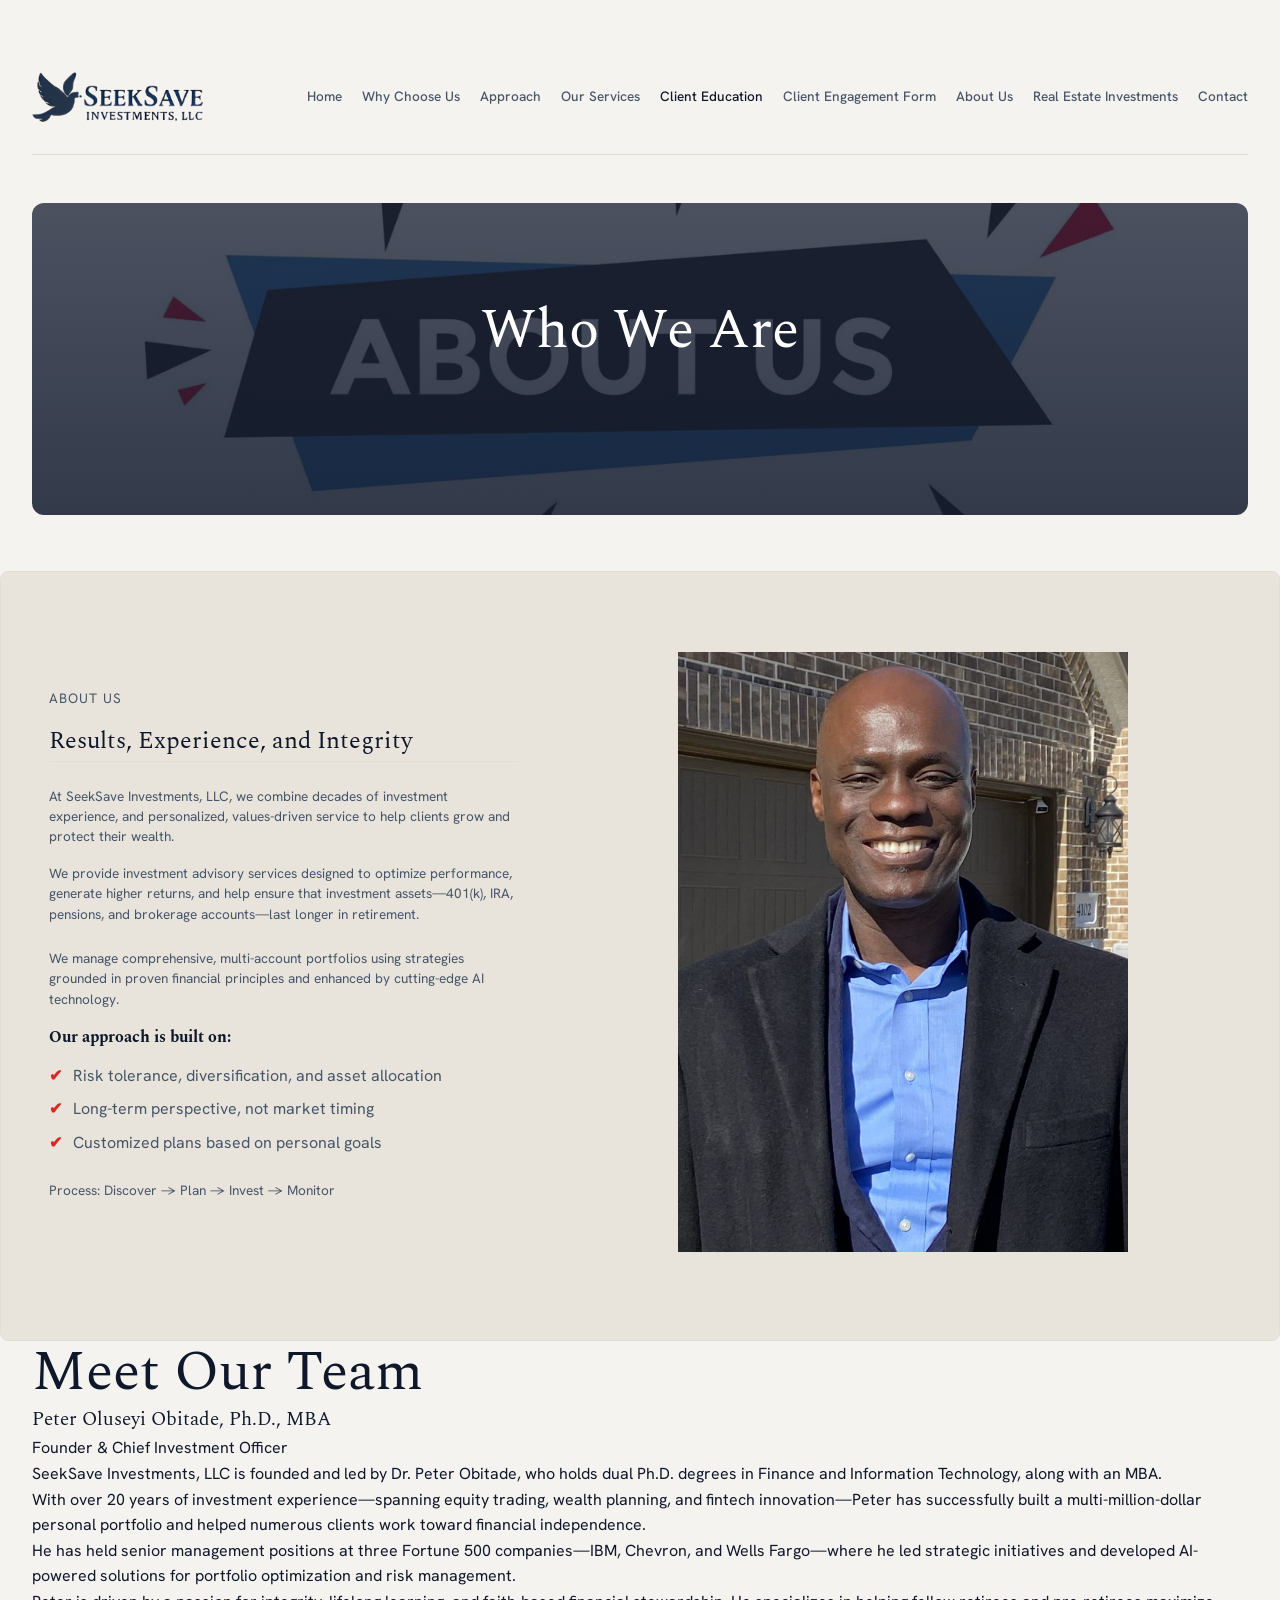
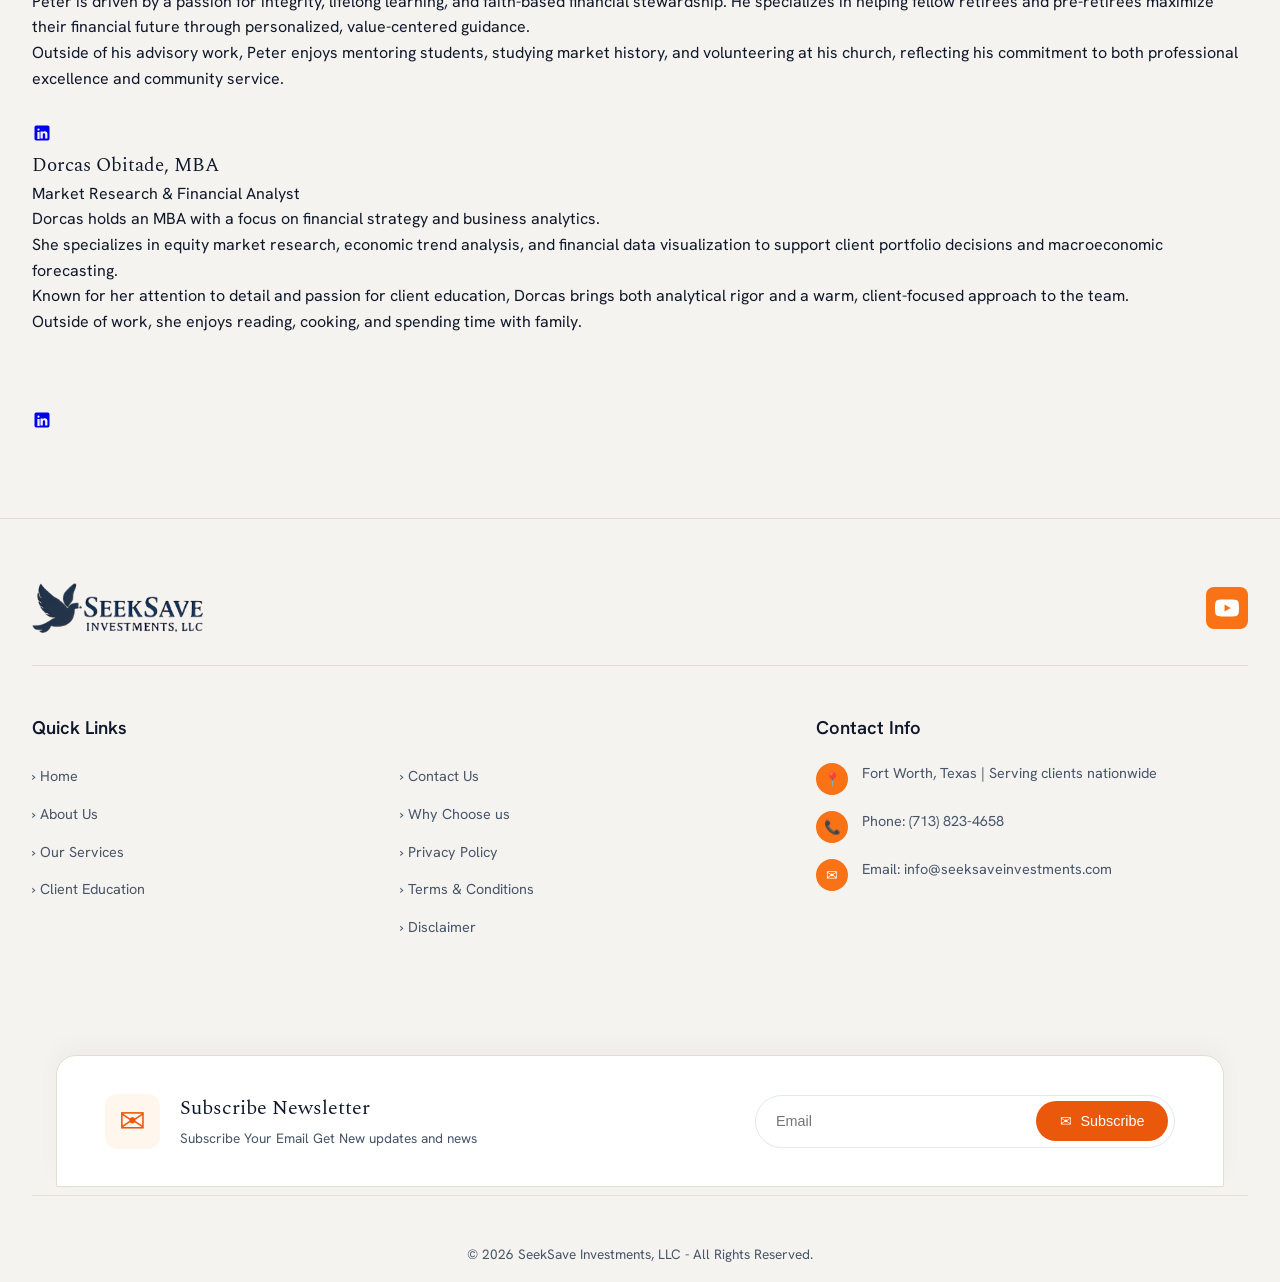
==== about-us.html @ bb46c947 "Update headings in about-us.html for consistency" ====
<!DOCTYPE html>
<html lang="en">
<head>
<meta charset="utf-8">
<meta name="viewport" content="width=device-width, initial-scale=1, viewport-fit=cover">
<title>About Us — SeekSave Investments</title>
<link rel="preconnect" href="https://fonts.googleapis.com">
<link rel="preconnect" href="https://fonts.gstatic.com" crossorigin>
<link href="https://fonts.googleapis.com/css2?family=Spectral:wght@400;600&family=Hanken+Grotesk:wght@400;500;600&display=swap" rel="stylesheet">
<link rel="stylesheet" href="style.css">
</head>
<body>

<div class="wrap">
  <!-- Header / Navigation -->
  <header>
    <a class="logo" href="index.html">
      <img src="f20ca648-1de9-4590-8b15-9d2f7f2d26ae-Photoroom.png" alt="SeekSave Investments" style="height: 50px; width: auto; vertical-align: middle;">
    </a>
    <nav aria-label="Main">
      <a href="index.html">Home</a>
      <a href="why-choose-us.html">Why Choose Us</a>
      <a href="approach.html">Approach</a>
      <a href="our-services.html">Our Services</a>
      <a href="client-education.html" class="active">Client Education</a>
      <a href="client-engagement.html">Client Engagement Form</a>
      <a href="about-us.html">About Us</a>
      <a href="real-estate.html">Real Estate Investments</a>
      <a href="contact.html">Contact</a>
    </nav>
  </header>

  <main>
    <!-- Page Header Hero Block -->
    <section class="page-hero-section" style="background-image: linear-gradient(rgba(15, 23, 42, 0.75), rgba(15, 23, 42, 0.85)), url('about-us.jpg'); background-size: cover; background-position: center; background-repeat: no-repeat; padding: 6rem 2rem; border-radius: 12px; margin-bottom: 3.5rem !important; text-align: center; color: #ffffff;">
    <h1 style="font-family: 'Spectral', serif; font-size: 3.5rem; margin-bottom: 3.5rem !important; text-align: center; font-weight: 400; line-height: 1.15; margin: 0; color: #ffffff;">
        Who We Are
      </h1>
    </section>


    <!-- Section 1: Results, Experience, and Integrity -->
    <section class="full-screen-section highlight-section" style="border-top: 1px solid var(--border);">
      <div class="full-screen-container">
        <div class="split-content">
          <span class="section-eyebrow">About Us</span>
          <h2>Results, Experience, and Integrity</h2>
          
          <div class="split-stats service-grid" style="display: grid; grid-template-columns: 1fr; gap: 1.5rem;">
            <div>
              <p style="margin-bottom: 1rem;">At SeekSave Investments, LLC, we combine decades of investment experience, and personalized, values-driven service to help clients grow and protect their wealth.</p>
              <p style="margin-bottom: 1.5rem;">We provide investment advisory services designed to optimize performance, generate higher returns, and help ensure that investment assets—401(k), IRA, pensions, and brokerage accounts—last longer in retirement.</p>
              <p style="margin-bottom: 1rem;">We manage comprehensive, multi-account portfolios using strategies grounded in proven financial principles and enhanced by cutting-edge AI technology.</p>  

              <h4 style="font-family: 'Spectral', serif; margin-bottom: 0.75rem; color: var(--text);">Our approach is built on:</h4>
              <ul style="list-style: none; padding: 0; margin: 0 0 1.5rem 0; display: flex; flex-direction: column; gap: 0.5rem;">
                <li style="position: relative; padding-left: 1.5rem; color: var(--muted);">
                  <span style="position: absolute; left: 0; color: #dc2626; font-weight: bold;">✔</span> Risk tolerance, diversification, and asset allocation
                </li>
                <li style="position: relative; padding-left: 1.5rem; color: var(--muted);">
                  <span style="position: absolute; left: 0; color: #dc2626; font-weight: bold;">✔</span> Long-term perspective, not market timing
                </li>
                <li style="position: relative; padding-left: 1.5rem; color: var(--muted);">
                  <span style="position: absolute; left: 0; color: #dc2626; font-weight: bold;">✔</span> Customized plans based on personal goals
                </li>
              </ul>

              <p style="margin-bottom: 1.5rem;">Process: Discover → Plan → Invest → Monitor</p>

            </div>
          </div>
        </div>
        <div class="split-image">
            <img src="My-Main-Photo.jpg" alt="Portrait">
        </div>
      </div>
    </section>


    <!-- Meet Our Team Section -->
    <section class="team-section">
      <div class="team-header">
        <h1 style="font-family: 'Spectral', serif; font-size: 3.5rem; font-weight: 400; line-height: 1.15; margin: 0;">Meet Our Team</h1>
      </div>

      <div class="team-grid">
        
        <!-- Dr. Peter Oluseyi Obitade Card -->
        <div class="team-card">
          <h3>Peter Oluseyi Obitade, Ph.D., MBA</h3>
          <div class="team-role">Founder & Chief Investment Officer</div>
          
          <p>SeekSave Investments, LLC is founded and led by Dr. Peter Obitade, who holds dual Ph.D. degrees in Finance and Information Technology, along with an MBA.</p>
          
          <p>With over 20 years of investment experience—spanning equity trading, wealth planning, and fintech innovation—Peter has successfully built a multi-million-dollar personal portfolio and helped numerous clients work toward financial independence.</p>
          
          <p>He has held senior management positions at three Fortune 500 companies—IBM, Chevron, and Wells Fargo—where he led strategic initiatives and developed AI-powered solutions for portfolio optimization and risk management.</p>
          
          <p>Peter is driven by a passion for integrity, lifelong learning, and faith-based financial stewardship. He specializes in helping fellow retirees and pre-retirees maximize their financial future through personalized, value-centered guidance.</p>
          
          <p style="margin-bottom: 2rem;">Outside of his advisory work, Peter enjoys mentoring students, studying market history, and volunteering at his church, reflecting his commitment to both professional excellence and community service.</p>
          
          <div>
            <a href="https://www.linkedin.com" target="_blank" aria-label="LinkedIn" class="linkedin-btn">
              <svg width="20" height="20" viewBox="0 0 24 24" fill="currentColor">
                <path d="M19 3a2 2 0 0 1 2 2v14a2 2 0 0 1-2 2H5a2 2 0 0 1-2-2V5a2 2 0 0 1 2-2h14m-.5 15.5v-5.3a3.26 3.26 0 0 0-3.26-3.26c-.85 0-1.84.52-2.28 1.3v-1.11h-2.79v8.37h2.79v-4.93c0-.77.62-1.4 1.39-1.4a1.4 1.4 0 0 1 1.4 1.4v4.93h2.75M6.46 10.9v8.37H9.2v-8.37H6.46M7.83 6.46a1.38 1.38 0 0 0-1.38 1.38 1.38 1.38 0 0 0 1.38 1.38 1.38 1.38 0 0 0 1.38-1.38 1.38 1.38 0 0 0-1.38-1.38Z"/>
              </svg>
            </a>
          </div>
        </div>

        <!-- Dorcas Obitade Card -->
        <div class="team-card">
          <h3>Dorcas Obitade, MBA</h3>
          <div class="team-role">Market Research & Financial Analyst</div>
          
          <p>Dorcas holds an MBA with a focus on financial strategy and business analytics.</p>
          
          <p>She specializes in equity market research, economic trend analysis, and financial data visualization to support client portfolio decisions and macroeconomic forecasting.</p>
          
          <p>Known for her attention to detail and passion for client education, Dorcas brings both analytical rigor and a warm, client-focused approach to the team.</p>
          
          <p style="margin-bottom: 4.75rem;">Outside of work, she enjoys reading, cooking, and spending time with family.</p>
          
          <div>
            <a href="https://www.linkedin.com" target="_blank" aria-label="LinkedIn" class="linkedin-btn">
              <svg width="20" height="20" viewBox="0 0 24 24" fill="currentColor">
                <path d="M19 3a2 2 0 0 1 2 2v14a2 2 0 0 1-2 2H5a2 2 0 0 1-2-2V5a2 2 0 0 1 2-2h14m-.5 15.5v-5.3a3.26 3.26 0 0 0-3.26-3.26c-.85 0-1.84.52-2.28 1.3v-1.11h-2.79v8.37h2.79v-4.93c0-.77.62-1.4 1.39-1.4a1.4 1.4 0 0 1 1.4 1.4v4.93h2.75M6.46 10.9v8.37H9.2v-8.37H6.46M7.83 6.46a1.38 1.38 0 0 0-1.38 1.38 1.38 1.38 0 0 0 1.38 1.38 1.38 1.38 0 0 0 1.38-1.38 1.38 1.38 0 0 0-1.38-1.38Z"/>
              </svg>
            </a>
          </div>
        </div>

      </div>
    </section>

    
  </main>
</div>

<!-- Footer Section -->
<footer class="site-footer">
  <div class="footer-container">
    <!-- Top Row: Logo & YouTube Social Icon -->
    <div class="footer-top-row">
      <div class="footer-logo">
        <a href="index.html" class="logo">
          <img src="f20ca648-1de9-4590-8b15-9d2f7f2d26ae-Photoroom.png" alt="SeekSave Investments" style="height: 50px; width: auto; vertical-align: middle;">
        </a>
      </div>
      <div class="footer-social">
        <a href="https://www.youtube.com/@SeekSaveInvestments" target="_blank" aria-label="YouTube" class="social-icon">
          <svg width="24" height="24" viewBox="0 0 24 24" fill="currentColor">
            <path d="M23.498 6.186a3.016 3.016 0 0 0-2.122-2.136C19.505 3.545 12 3.545 12 3.545s-7.505 0-9.377.505A3.017 3.017 0 0 0 .502 6.186C0 8.07 0 12 0 12s0 3.93.502 5.814a3.016 3.016 0 0 0 2.122 2.136c1.871.505 9.376.505 9.376.505s7.505 0 9.377-.505a3.015 3.015 0 0 0 2.122-2.136C24 15.93 24 12 24 12s0-3.93-.502-5.814zM9.545 15.568V8.432L15.818 12l-6.273 3.568z"/>
          </svg>
        </a>
      </div>
    </div>

    <hr class="footer-divider">

    <!-- Columns Row -->
    <div class="footer-grid">
      <!-- Column 1: Quick Links (Split into 2 Sub-columns) -->
      <div class="footer-col quick-links-col">
        <h4>Quick Links</h4>
        <div class="links-subgrid">
          <ul class="footer-links">
            <li><a href="index.html">› Home</a></li>
            <li><a href="about-us.html">› About Us</a></li>
            <li><a href="our-services.html">› Our Services</a></li>
            <li><a href="client-education.html" class="active">› Client Education</a></li>
          </ul>
          <ul class="footer-links">
            <li><a href="contact.html">› Contact Us</a></li>
            <li><a href="why-choose-us.html">› Why Choose us</a></li>
            <li><a href="privacy.html">› Privacy Policy</a></li>
            <li><a href="terms.html">› Terms & Conditions</a></li>
            <li><a href="disclaimer.html">› Disclaimer</a></li>
          </ul>
        </div>
      </div>

      <!-- Column 2: Contact Info -->
      <div class="footer-col">
        <h4>Contact Info</h4>
        <ul class="footer-contact-list">
          <li>
            <span class="contact-badge location-badge">📍</span>
            <span>Fort Worth, Texas | Serving clients nationwide</span>
          </li>
          <li>
            <span class="contact-badge phone-badge">📞</span>
            <span>Phone: (713) 823-4658</span>
          </li>
          <li>
            <span class="contact-badge email-badge">✉</span>
            <span>Email: info@seeksaveinvestments.com</span>
          </li>
        </ul>
      </div>
    </div>
  </div>

  <!-- Floating Newsletter Card -->
  <div class="newsletter-card-wrapper">
    <div class="newsletter-card">
      <div class="newsletter-icon-title">
        <div class="envelope-icon">✉</div>
        <div>
          <h3>Subscribe Newsletter</h3>
          <p>Subscribe Your Email Get New updates and news</p>
        </div>
      </div>
      <form class="newsletter-form" onsubmit="event.preventDefault();">
        <input type="email" placeholder="Email" required>
        <button type="submit" class="subscribe-btn">
          <span>✉</span> Subscribe
        </button>
      </form>
    </div>
  </div>

  <!-- Copyright Bar -->
  <div class="footer-bottom-bar">
    <p>© 2026 SeekSave Investments, LLC - All Rights Reserved.</p>
  </div>
</footer>

</body>
</html>
---- style.css ----
/* ==========================================================================
   1. Base Variables & Core Setup
   ========================================================================== */
:root {
  --bg: #f5f3ef;         /* Warm cream background */
  --bg-darker: #e8e4db;  /* Richer variant of cream theme */
  --surface: #ffffff;    /* Card and input background (pure white) */
  --text: #0f172a;       /* Institutional Deep Navy / Dark Charcoal */
  --muted: #475569;      /* Muted gray for subtext and descriptions */
  --border: #e2ded4;     /* Soft warm border color */
  --accent: #c5a059;     /* Editorial gold/bronze accent */
}

* { 
  box-sizing: border-box; 
  margin: 0; 
  padding: 0; 
}

body {
  background-color: var(--bg);
  color: var(--text);
  font-family: 'Hanken Grotesk', sans-serif;
  line-height: 1.6;
  -webkit-font-smoothing: antialiased;
}

h1, h2, h3, .logo {
  font-family: 'Spectral', serif;
  font-weight: 400;
  color: var(--text);
}

.wrap {
  max-width: 1300px;
  margin: 0 auto;
  padding: 2.5rem 2rem 5rem 2rem;
}

/* --- Global Reset to Prevent White Gaps Between Sections --- */
html, body {
  background-color: #f5f3ef; /* Matches your warm cream theme */
  margin: 0;
  padding: 0;
}

/* Ensure all consecutive full-width and regular sections touch seamlessly */
section, 
.full-screen-section, 
.why-choose-section, 
.highlights-section, 
.cta-section, 
.site-footer {
  margin-top: 0 !important;
  margin-bottom: 0 !important;
}

/* Remove default paragraph bottom spacing that can create internal box spacing */
p:last-child {
  margin-bottom: 0;
}

/* ==========================================================================
   2. Header & Navigation
   ========================================================================== */
header {
  display: flex;
  justify-content: space-between;
  align-items: center;
  padding: 2rem 0;
  border-bottom: 1px solid var(--border);
  margin-bottom: 3rem;
  flex-wrap: nowrap
}

header .logo {
  font-size: 1.25rem;
  color: var(--text);
  text-decoration: none;
}

header nav {
  display: flex;
  gap: 1.25rem;
  flex-wrap: wrap;
  align-items: center
}

header nav a {
  color: var(--muted);
  text-decoration: none;
  font-size: 0.85rem;
  font-weight: 500;
  white-space: nowrap;
  transition: color 0.2s ease;
}

header nav a:hover, 
header nav a.active {
  color: var(--text);
}


/* ==========================================================================
   3. Hero Section & General Typography / Components
   ========================================================================== */
.hero {
  display: grid;
  grid-template-columns: 1.2fr 1fr;
  gap: 4rem;
  align-items: center;
  margin-bottom: 6rem;
}

.hero h1 {
  font-size: 3rem;
  line-height: 1.15;
  margin-bottom: 1.5rem;
}

.hero p {
  color: var(--muted);
  font-size: 1.1rem;
  margin-bottom: 2rem;
}

.btn {
  display: inline-block;
  background: var(--text);
  color: #ffffff;
  padding: 0.85rem 1.75rem;
  border-radius: 50px;
  text-decoration: none;
  font-weight: 500;
  font-size: 0.95rem;
  transition: background-color 0.2s ease, opacity 0.2s ease;
}

.btn:hover { 
  background-color: #1e293b;
}

/* SVG Chart styles */
.chart { 
  width: 100%; 
  height: auto; 
  background: var(--bg-darker);
  border-radius: 12px;
  border: 1px solid var(--border);
}
.grid { stroke: var(--border); stroke-dasharray: 4; }
.base { fill: none; stroke: var(--muted); stroke-width: 2; }
.gain { fill: none; stroke: var(--accent); stroke-width: 2.5; }
.chart text { fill: var(--muted); font-size: 12px; font-family: 'Hanken Grotesk', sans-serif; }


/* ==========================================================================
   4. Sections & Layout Blocks
   ========================================================================== */
.centered-section {
  text-align: center;
  max-width: 800px;
  margin: 0 auto;
  padding: 4rem 0;
  border-bottom: 1px solid var(--border);
}

.section-eyebrow {
  color: var(--muted);
  font-size: 0.85rem;
  text-transform: uppercase;
  letter-spacing: 1px;
  margin-bottom: 0.75rem;
  display: block;
}

.centered-section h2 {
  font-size: 2.25rem;
  margin-bottom: 1.5rem;
}

.centered-section .row p {
  color: var(--muted);
  font-size: 1.1rem;
  line-height: 1.7;
}

/* Highlight & Full-Screen Sections */
.highlight-section {
  background-color: var(--bg-darker);
  padding: 4rem 2rem;
  border-radius: 8px;
  margin: 2rem 0;
  border: 1px solid var(--border);
}

.full-screen-section {
  width: 100vw;
  position: relative;
  left: 50%;
  right: 50%;
  margin-left: -50vw;
  margin-right: -50vw;
  background-color: var(--bg-darker);
  padding: 5rem 0;
  border-top: 1px solid var(--border);
  border-bottom: 1px solid var(--border);
  box-sizing: border-box;
}

.full-screen-container {
  max-width: 1500px;
  margin: 0 auto;
  padding: 0 3rem;
  display: grid;
  grid-template-columns: 1fr 1.4fr;
  gap: 3.5rem;
  align-items: center;
}

.full-screen-section .split-image img {
  width: 100%;
  height: auto;
  max-height: 600px;
  object-fit: contain;
  border-radius: 6px;
}

.full-screen-container-single {
  max-width: 1150px;
  margin: 0 auto;
  padding: 0 2rem;
  display: grid;
  grid-template-columns: 1fr 1fr;
  gap: 3rem;
  align-items: center;
}

.full-screen-container-single .image img {
  width: 100%;
  height: 310px;
  object-fit: cover;
  border-radius: 6px;
  border: 1px solid var(--border);
}

/* Service & Stats Grids */
.split-stats {
  display: grid;
  grid-template-columns: 1fr 1fr;
  gap: 1.5rem;
  border-top: 1px solid var(--border);
  padding-top: 1.25rem;
}

.split-stats h3 {
  font-size: 1.2rem;
  color: var(--text);
  margin-bottom: 0.15rem;
}

.split-stats p {
  font-size: 0.85rem;
  color: var(--muted);
  margin-bottom: 0;
}

.service-grid {
  display: grid;
  grid-template-columns: 1fr 1fr;
  gap: 1.5rem;
  border-top: 1px solid var(--border);
  padding-top: 1.5rem;
}

.service-grid h3 {
  font-size: 1.05rem;
  color: var(--text);
  margin-bottom: 0.25rem;
}

.service-grid p {
  font-size: 0.85rem;
  color: var(--muted);
  line-height: 1.5;
  margin-bottom: 0;
}


/* ==========================================================================
   5. Performance Highlights Cards Section (Deep Navy)
   ========================================================================== */
.highlights-section {
  width: 100vw;
  position: relative;
  left: 50%;
  right: 50%;
  margin-left: -50vw;
  margin-right: -50vw;
  background-color: #0f172a;
  color: #f8fafc;
  padding: 6rem 0;
  box-sizing: border-box;
}

.highlights-container {
  max-width: 1400px;
  margin: 0 auto;
  padding: 0 2rem;
}

.highlights-header {
  text-align: center;
  margin-bottom: 3.5rem;
}

.highlights-header h2 {
  font-size: 2.5rem;
  color: #ffffff;
  margin-top: 0.5rem;
}

.cards-grid {
  display: grid;
  grid-template-columns: repeat(4, 1fr);
  gap: 2rem;
}

.card {
  background-color: #1e293b;
  border-radius: 8px;
  padding: 1.5rem;
  display: flex;
  flex-direction: column;
  justify-content: space-between;
  border: 1px solid rgba(255, 255, 255, 0.1);
}

.card-image img {
  width: 100%;
  height: 180px;
  object-fit: cover;
  border-radius: 6px;
  margin-bottom: 1rem;
}

.card-content h3 {
  font-size: 1.25rem;
  margin-bottom: 0.75rem;
  color: #ffffff;
}

.card-content p {
  font-size: 0.9rem;
  color: #94a3b8;
  line-height: 1.5;
  margin-bottom: 1.5rem;
}

.card-btn {
  display: inline-flex;
  align-items: center;
  gap: 0.5rem;
  color: var(--accent);
  text-decoration: none;
  font-weight: 500;
  font-size: 0.9rem;
  margin-top: auto;
}


/* ==========================================================================
   6. Why Clients Choose SeekSave (Interactive Carousel)
   ========================================================================== */
.why-choose-section.inverted-cream-theme {
  width: 100vw;
  position: relative;
  left: 50%;
  right: 50%;
  margin-left: -50vw;
  margin-right: -50vw;
  background-color: var(--bg);
  color: var(--text);
  padding: 6rem 2rem;
  border-top: 1px solid var(--border);
  border-bottom: 1px solid var(--border);
  overflow: hidden;
  box-sizing: border-box;
}

.why-container {
  max-width: 1400px;
  margin: 0 auto;
}

.why-header {
  display: flex;
  justify-content: space-between;
  align-items: flex-end;
  margin-bottom: 3rem;
}

.why-title {
  font-size: 2.25rem;
  letter-spacing: 1px;
  margin-bottom: 0.5rem;
  color: var(--text);
}

.carousel-nav {
  display: flex;
  gap: 0.75rem;
}

.carousel-btn {
  background-color: var(--bg-darker);
  border: 1px solid var(--border);
  color: var(--text);
  width: 45px;
  height: 45px;
  border-radius: 50%;
  font-size: 1.25rem;
  display: flex;
  align-items: center;
  justify-content: center;
  cursor: pointer;
  transition: all 0.2s ease;
}

.carousel-btn:hover {
  background-color: var(--accent);
  color: #ffffff;
  border-color: var(--accent);
}

.carousel-viewport {
  width: 100%;
  overflow: hidden;
}

.reasons-carousel-track {
  display: flex;
  gap: 1.5rem;
  transition: transform 0.4s ease-in-out;
}

.reason-card {
  min-width: 320px;
  flex: 0 0 calc(33.333% - 1rem);
  background-color: var(--bg-darker);
  border: 1px solid var(--border);
  border-radius: 8px;
  padding: 2.5rem 2rem;
  display: flex;
  flex-direction: column;
  box-sizing: border-box;
  text-decoration: none;
  color: inherit;
  transition: transform 0.2s ease, border-color 0.2s ease, box-shadow 0.2s ease;
}

.reason-card:hover {
  transform: translateY(-4px);
  border-color: var(--accent);
  box-shadow: 0 10px 25px rgba(0, 0, 0, 0.05);
}

.reason-badge {
  width: 40px;
  height: 40px;
  background-color: var(--accent);
  color: #ffffff;
  font-weight: bold;
  border-radius: 50%;
  display: flex;
  align-items: center;
  justify-content: center;
  margin-bottom: 1.25rem;
  font-size: 1.1rem;
}

.reason-card h3 {
  font-size: 1.25rem;
  margin-bottom: 0.75rem;
  color: var(--text);
}

.reason-card p {
  font-size: 0.9rem;
  color: var(--muted);
  line-height: 1.5;
  margin: 0;
}


/* ==========================================================================
   7. Call to Action Section (Deep Navy)
   ========================================================================== */
.cta-section {
  width: 100vw;
  position: relative;
  left: 50%;
  right: 50%;
  margin-left: -50vw;
  margin-right: -50vw;
  background-color: #0f172a;
  color: #ffffff;
  padding: 6rem 2rem;
  text-align: center;
  border-top: 1px solid rgba(255, 255, 255, 0.08);
  box-sizing: border-box;
}

.cta-container {
  max-width: 950px;
  margin: 0 auto;
}

.cta-section h2 {
  font-size: 2.75rem;
  font-weight: 400;
  line-height: 1.25;
  margin-bottom: 2.5rem;
  color: #ffffff;
}

.cta-buttons {
  display: flex;
  justify-content: center;
  gap: 1.25rem;
  flex-wrap: wrap;
}

.cta-btn {
  display: inline-flex;
  align-items: center;
  justify-content: space-between;
  gap: 2rem;
  background-color: #1e293b;
  color: #ffffff;
  border: 1px solid rgba(255, 255, 255, 0.15);
  padding: 1rem 1.75rem;
  border-radius: 50px;
  text-decoration: none;
  font-size: 0.95rem;
  font-weight: 500;
  transition: all 0.25s ease;
}

.cta-btn .btn-arrow {
  width: 32px;
  height: 32px;
  background-color: var(--bg);
  color: #0f172a;
  border-radius: 50%;
  display: flex;
  align-items: center;
  justify-content: center;
  font-size: 1rem;
  transition: background-color 0.25s ease, transform 0.25s ease;
}

.cta-btn:hover {
  border-color: var(--accent);
  transform: translateY(-2px);
}

.cta-btn:hover .btn-arrow {
  background-color: var(--accent);
  color: #ffffff;
  transform: translateX(3px);
}


/* ==========================================================================
   8. Footer & Floating Newsletter
   ========================================================================== */
.site-footer {
  width: 100vw;
  position: relative;
  left: 50%;
  right: 50%;
  margin-left: -50vw;
  margin-right: -50vw;
  background-color: var(--bg);
  color: var(--text);
  padding: 4rem 2rem 0 2rem;
  border-top: 1px solid var(--border);
  box-sizing: border-box;
}

.footer-container {
  max-width: 1400px;
  margin: 0 auto;
}

.footer-top-row {
  display: flex;
  justify-content: space-between;
  align-items: center;
  margin-bottom: 2rem;
}

.social-icon {
  background-color: #f97316;
  color: #ffffff;
  width: 42px;
  height: 42px;
  border-radius: 8px;
  display: flex;
  align-items: center;
  justify-content: center;
  transition: background-color 0.2s ease;
}

.social-icon:hover {
  background-color: #ea580c;
}

.footer-divider {
  border: none;
  border-top: 1px solid var(--border);
  margin-bottom: 3rem;
}

.footer-grid {
  display: grid;
  grid-template-columns: 2fr 1.2fr;
  gap: 4rem;
  align-items: start;
}

.footer-col h4 {
  font-size: 1.15rem;
  color: var(--text);
  margin-bottom: 1.25rem;
  font-weight: 600;
}

.links-subgrid {
  display: grid;
  grid-template-columns: 1fr 1fr;
  gap: 1rem;
}

.footer-links {
  list-style: none;
  padding: 0;
  margin: 0;
}

.footer-links li {
  margin-bottom: 0.75rem;
}

.footer-links a {
  color: var(--muted);
  text-decoration: none;
  font-size: 0.9rem;
  transition: color 0.2s ease;
}

.footer-links a:hover {
  color: var(--text);
}

.footer-contact-list {
  list-style: none;
  padding: 0;
  margin: 0;
}

.footer-contact-list li {
  display: flex;
  align-items: flex-start;
  gap: 0.85rem;
  margin-bottom: 1rem;
  font-size: 0.9rem;
  color: var(--muted);
  line-height: 1.4;
}

.contact-badge {
  width: 32px;
  height: 32px;
  min-width: 32px;
  border-radius: 50%;
  background-color: #f97316;
  color: #ffffff;
  display: flex;
  align-items: center;
  justify-content: center;
  font-size: 0.85rem;
}

/* Floating Newsletter Card */
.newsletter-card-wrapper {
  max-width: 1200px;
  margin: 4rem auto 0 auto;
  padding: 0 1rem;
  position: relative;
  bottom: -40px;
  z-index: 10;
}

.newsletter-card {
  background-color: var(--surface);
  border: 1px solid var(--border);
  border-radius: 20px 20px 0 0;
  padding: 2.25rem 3rem;
  display: flex;
  justify-content: space-between;
  align-items: center;
  box-shadow: 0 -10px 25px rgba(0, 0, 0, 0.03);
}

.newsletter-icon-title {
  display: flex;
  align-items: center;
  gap: 1.25rem;
}

.envelope-icon {
  font-size: 2rem;
  color: #ea580c;
  background-color: #fff7ed;
  width: 55px;
  height: 55px;
  border-radius: 12px;
  display: flex;
  align-items: center;
  justify-content: center;
}

.newsletter-card h3 {
  font-size: 1.25rem;
  margin: 0 0 0.25rem 0;
  color: var(--text);
}

.newsletter-card p {
  font-size: 0.85rem;
  color: var(--muted);
  margin: 0;
}

.newsletter-form {
  display: flex;
  align-items: center;
  background-color: var(--surface);
  border: 1px solid #e2e8f0;
  border-radius: 50px;
  padding: 0.35rem 0.35rem 0.35rem 1.25rem;
  width: 420px;
}

.newsletter-form input {
  border: none;
  outline: none;
  background: transparent;
  font-size: 0.9rem;
  width: 100%;
  color: var(--text);
}

.subscribe-btn {
  background-color: #ea580c;
  color: #ffffff;
  border: none;
  border-radius: 50px;
  padding: 0.75rem 1.5rem;
  font-weight: 500;
  font-size: 0.9rem;
  display: flex;
  align-items: center;
  gap: 0.5rem;
  cursor: pointer;
  white-space: nowrap;
  transition: background-color 0.2s ease;
}

.subscribe-btn:hover {
  background-color: #c2410c;
}

.footer-bottom-bar {
  text-align: center;
  padding: 3rem 1rem 1rem 1rem;
  font-size: 0.85rem;
  color: var(--muted);
  border-top: 1px solid var(--border);
  margin-top: 3rem;
}


/* ==========================================================================
   9. Responsive Media Queries
   ========================================================================== */
@media(max-width: 1100px) {
  .cards-grid {
    grid-template-columns: repeat(2, 1fr);
  }
  .reason-card {
    flex: 0 0 calc(50% - 0.75rem);
  }
}

@media(max-width: 900px) {
  .newsletter-card {
    flex-direction: column;
    gap: 1.5rem;
    align-items: stretch;
    padding: 2rem;
  }
  .newsletter-form {
    width: 100%;
    box-sizing: border-box;
  }
}

@media(max-width: 768px) {
  .hero, 
  .full-screen-container, 
  .full-screen-container-single { 
    grid-template-columns: 1fr; 
    gap: 2rem; 
  }
  .hero h1 { font-size: 2.25rem; }
}

@media(max-width: 650px) {
  .cards-grid {
    grid-template-columns: 1fr;
  }
  .reason-card {
    flex: 0 0 100%;
  }
  .why-header {
    flex-direction: column;
    align-items: flex-start;
    gap: 1.5rem;
  }
  .cta-section h2 {
    font-size: 2rem;
  }
  .cta-buttons {
    flex-direction: column;
    align-items: stretch;
  }
  .cta-btn {
    justify-content: space-between;
  }
}


/* ==========================================================================
   10. Why Choose Us
   ========================================================================== */


/* --- Hero Block with Background Image --- */
.page-hero-section {
  position: relative;
  background-image: linear-gradient(rgba(15, 23, 42, 0.75), rgba(15, 23, 42, 0.85)), url('Container-1-min-2-150x150.png); /* Replace with your actual image file name */
  background-size: cover;
  background-position: center;
  background-repeat: no-repeat;
  padding: 6rem 2rem !important;
  border-radius: 12px;
  margin-top: 2rem;
  margin-bottom: 6rem;
  text-align: center;
  color: #ffffff !important;
}

.page-hero-section h1 {
  color: #ffffff !important;
}

.page-hero-section p {
  color: #cbd5e1 !important; /* Lighter muted text for readability */
}




/* --- Carousel Layout Fixes --- */
.carousel-viewport {
  width: 100%;
  overflow: hidden;
  position: relative;
}

.reasons-carousel-track {
  display: flex;
  gap: 2rem;
  transition: transform 0.4s ease-in-out;
  will-change: transform; 
}

.reasons-carousel-track::-webkit-scrollbar {
  display: none; /* Chrome, Safari, Edge */
}

.reason-card {
  min-width: 320px;
  flex: 0 0 calc(33.333% - 1.34rem);
  box-sizing: border-box;
}


/* ==========================================================================
   FAQ / Text Section Styling
   ========================================================================== */
.faq-section {
  background-color: #0f172a !important;
  width: 100vw;
  position: relative;
  left: 50%;
  right: 50%;
  margin-left: -50vw;
  margin-right: -50vw;
  padding: 6rem 2rem;
  color: #ffffff !important;
  box-sizing: border-box;
  border-top: 1px solid rgba(255, 255, 255, 0.08);
}

.faq-container {
  max-width: 900px;
  margin: 0 auto;
}

.faq-title {
  font-family: 'Spectral', serif;
  font-size: 2.75rem;
  text-align: center;
  font-weight: 400;
  margin-bottom: 3rem;
  color: #ffffff !important;
}


/* ==========================================================================
   Meet Our Team Section (About Us)
   ========================================================================== */
.team-section {
  max-width: 1300px;
  margin: 0 auto 6rem auto;
  padding: 0 2rem;
}

.team-header {
  text-align: center;
  margin-bottom: 4rem;
}

.team-header h2 {
  font-family: 'Spectral', serif;
  font-size: 2.75rem;
  font-weight: 400;
  color: var(--text);
}

.team-grid {
  display: grid;
  grid-template-columns: repeat(2, 1fr);
  gap: 3rem;
  align-items: start;
}

.team-card {
  background-color: var(--surface);
  border: 2px solid #e07a5f;
  border-radius: 12px;
  padding: 3rem 2.5rem;
  display: flex;
  flex-direction: column;
  box-sizing: border-box;
}

.team-card h3 {
  font-family: 'Spectral', serif;
  font-size: 1.5rem;
  text-align: center;
  color: var(--text);
  margin-bottom: 0.5rem;
}

.team-role {
  text-align: center;
  font-weight: 600;
  font-size: 0.95rem;
  color: var(--text);
  margin-bottom: 2rem;
  text-transform: uppercase;
  letter-spacing: 0.5px;
}

.team-card p {
  color: var(--muted);
  font-size: 0.95rem;
  line-height: 1.7;
  margin-bottom: 1.25rem;
}

.linkedin-btn {
  display: inline-flex;
  align-items: center;
  justify-content: center;
  width: 40px;
  height: 40px;
  background-color: #0a66c2;
  color: #ffffff;
  border-radius: 4px;
  text-decoration: none;
  font-size: 1.1rem;
  margin-top: 1rem;
  transition: opacity 0.2s ease;
}

.linkedin-btn:hover {
  opacity: 0.85;
}

@media (max-width: 900px) {
  .team-grid {
    grid-template-columns: 1fr;
  }
}
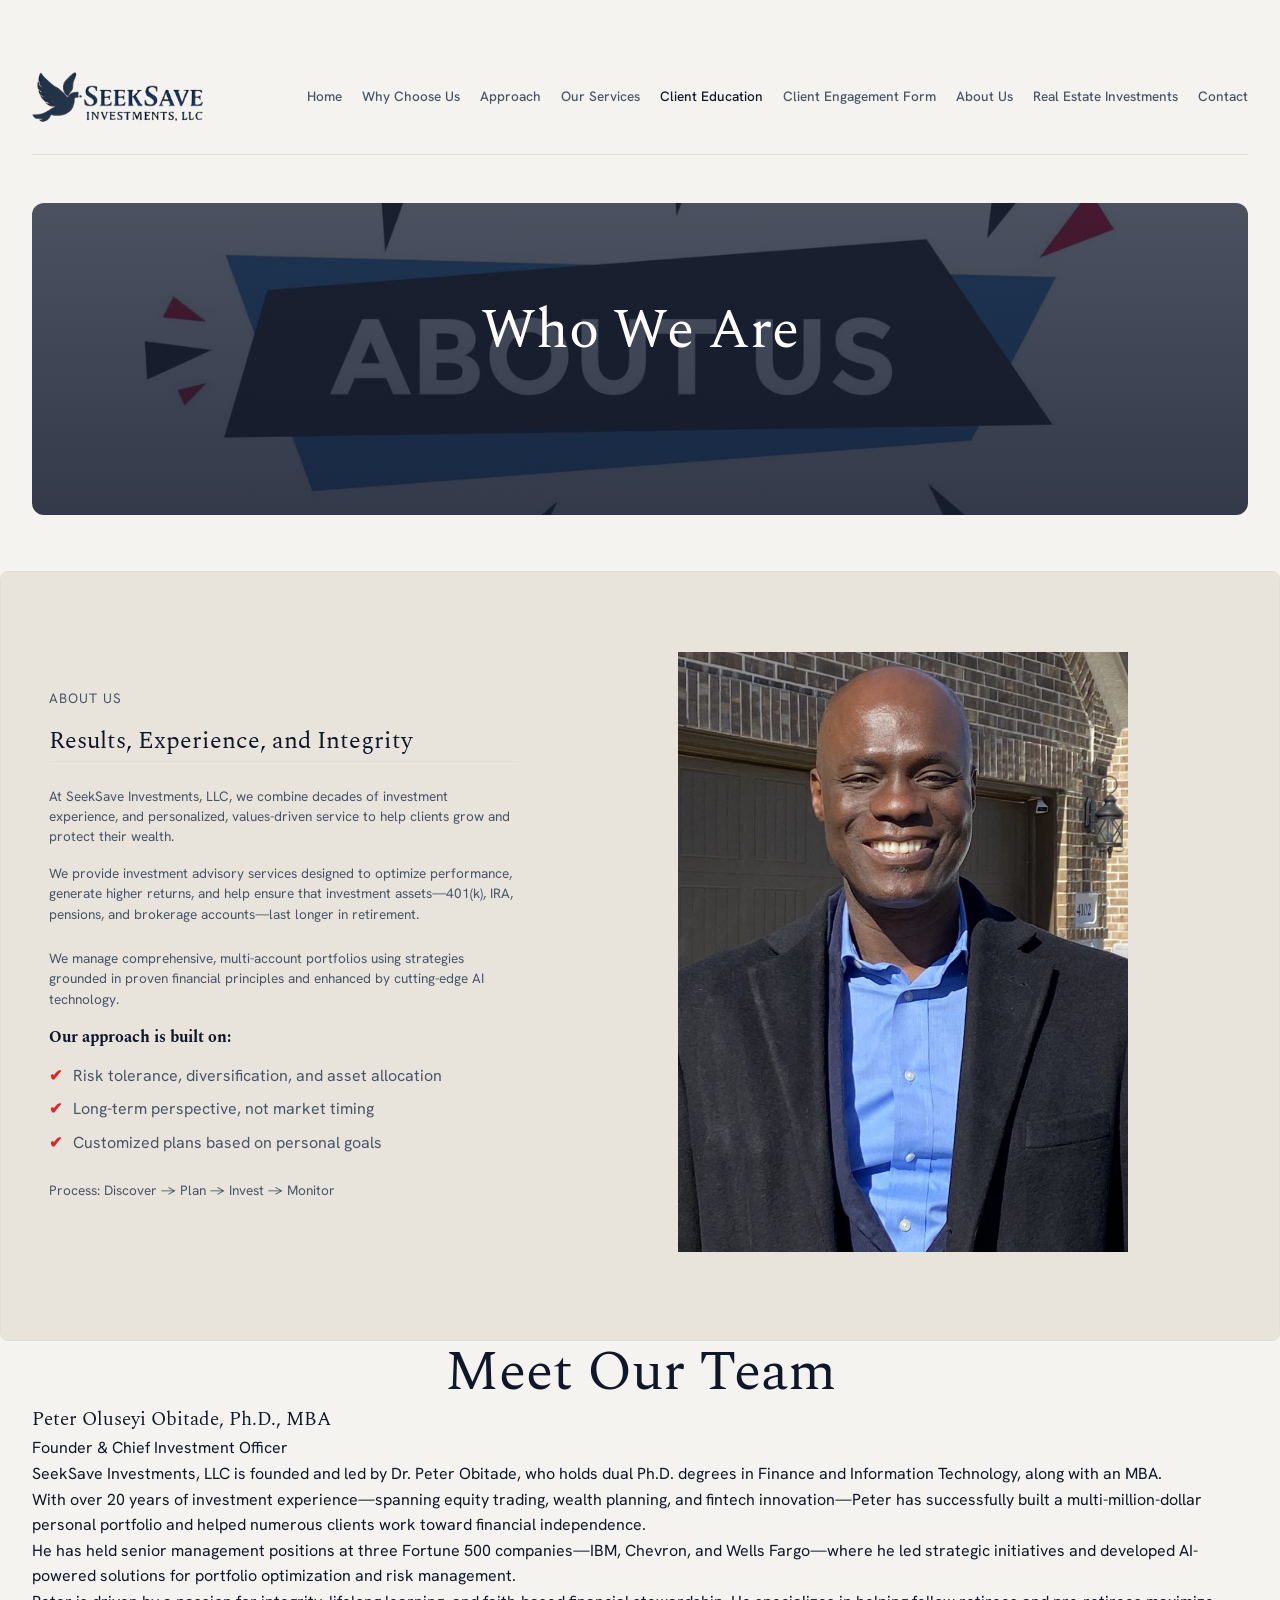
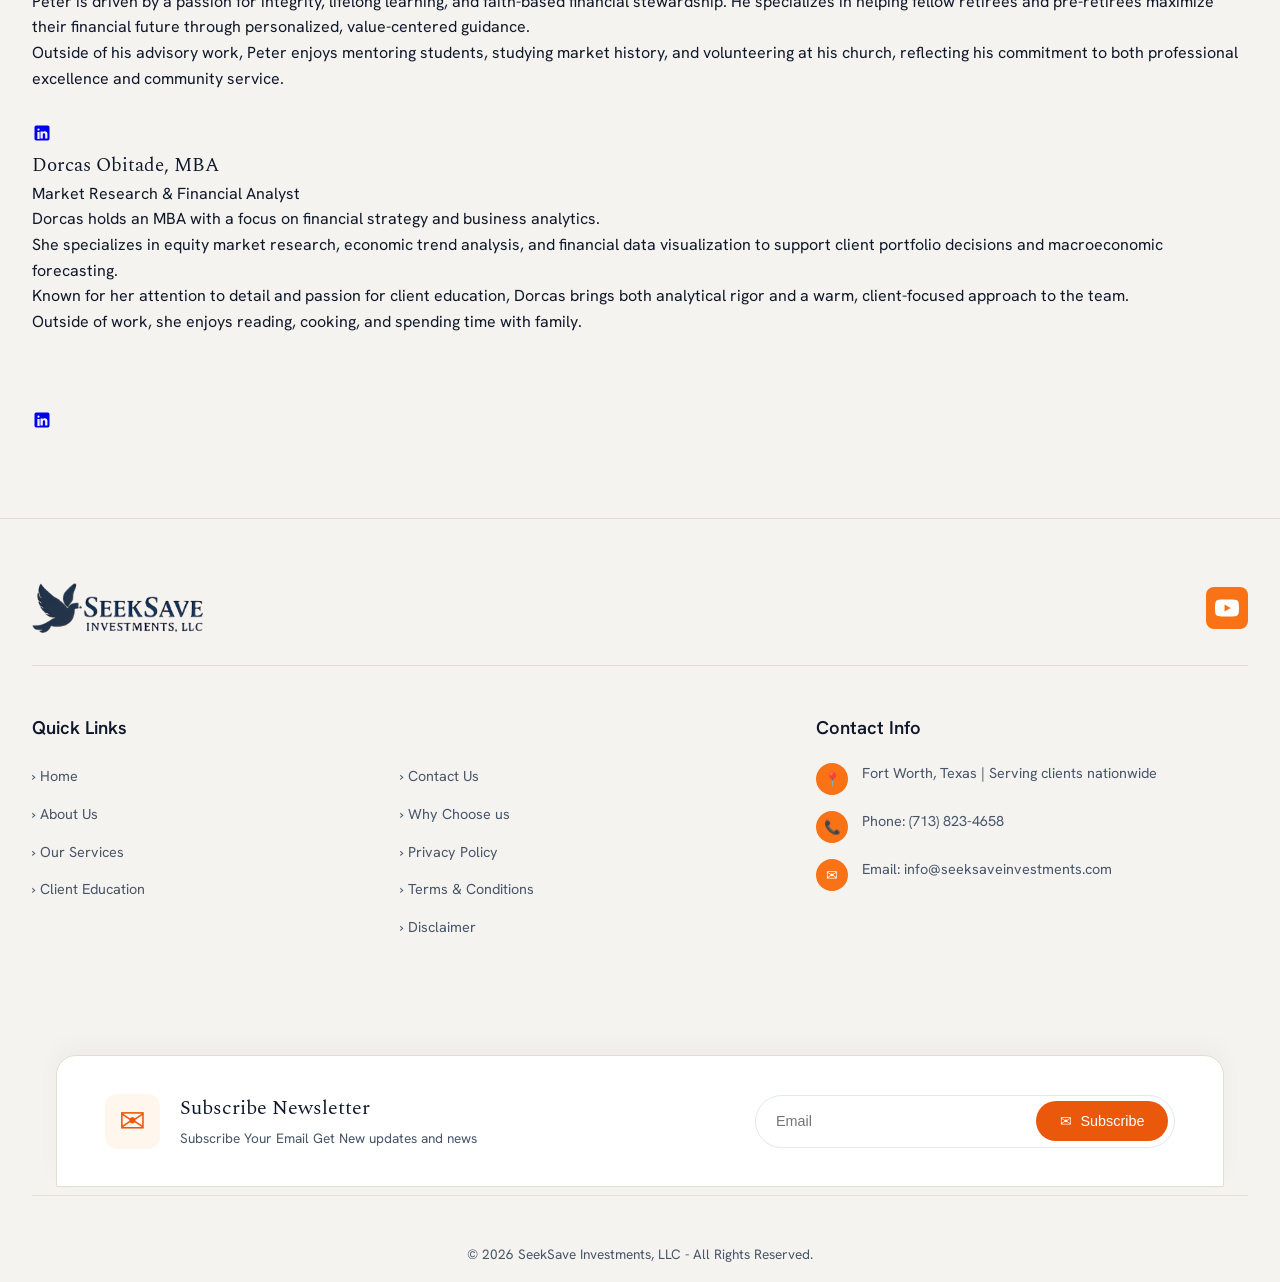
==== commit a36091d1: "Center align 'Meet Our Team' header Centered the team section header text." ====
--- a/about-us.html
+++ b/about-us.html
@@ -80,7 +80,7 @@
     <!-- Meet Our Team Section -->
     <section class="team-section">
       <div class="team-header">
-        <h1 style="font-family: 'Spectral', serif; font-size: 3.5rem; font-weight: 400; line-height: 1.15; margin: 0;">Meet Our Team</h1>
+        <h1 style="font-family: 'Spectral', serif; font-size: 3.5rem; font-weight: 400; text-align: center; line-height: 1.15; margin: 0;">Meet Our Team</h1>
       </div>
 
       <div class="team-grid">
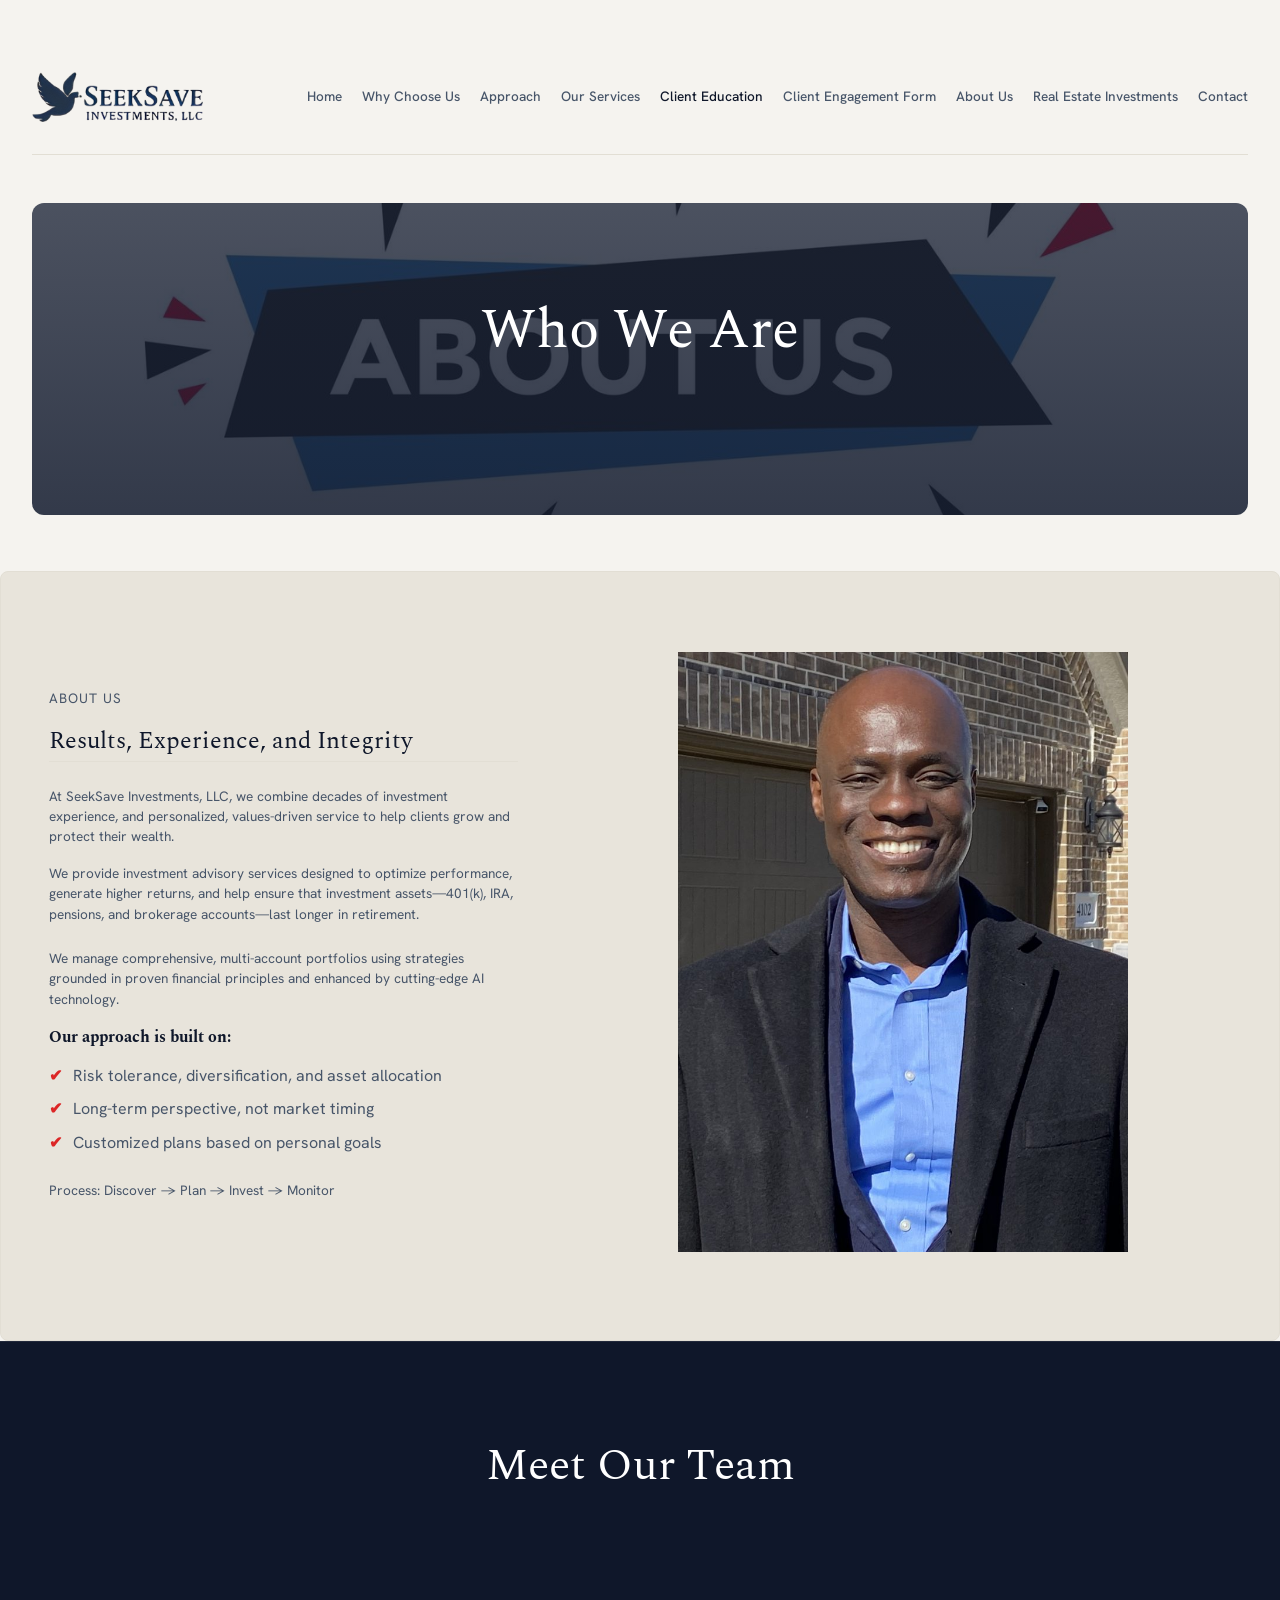
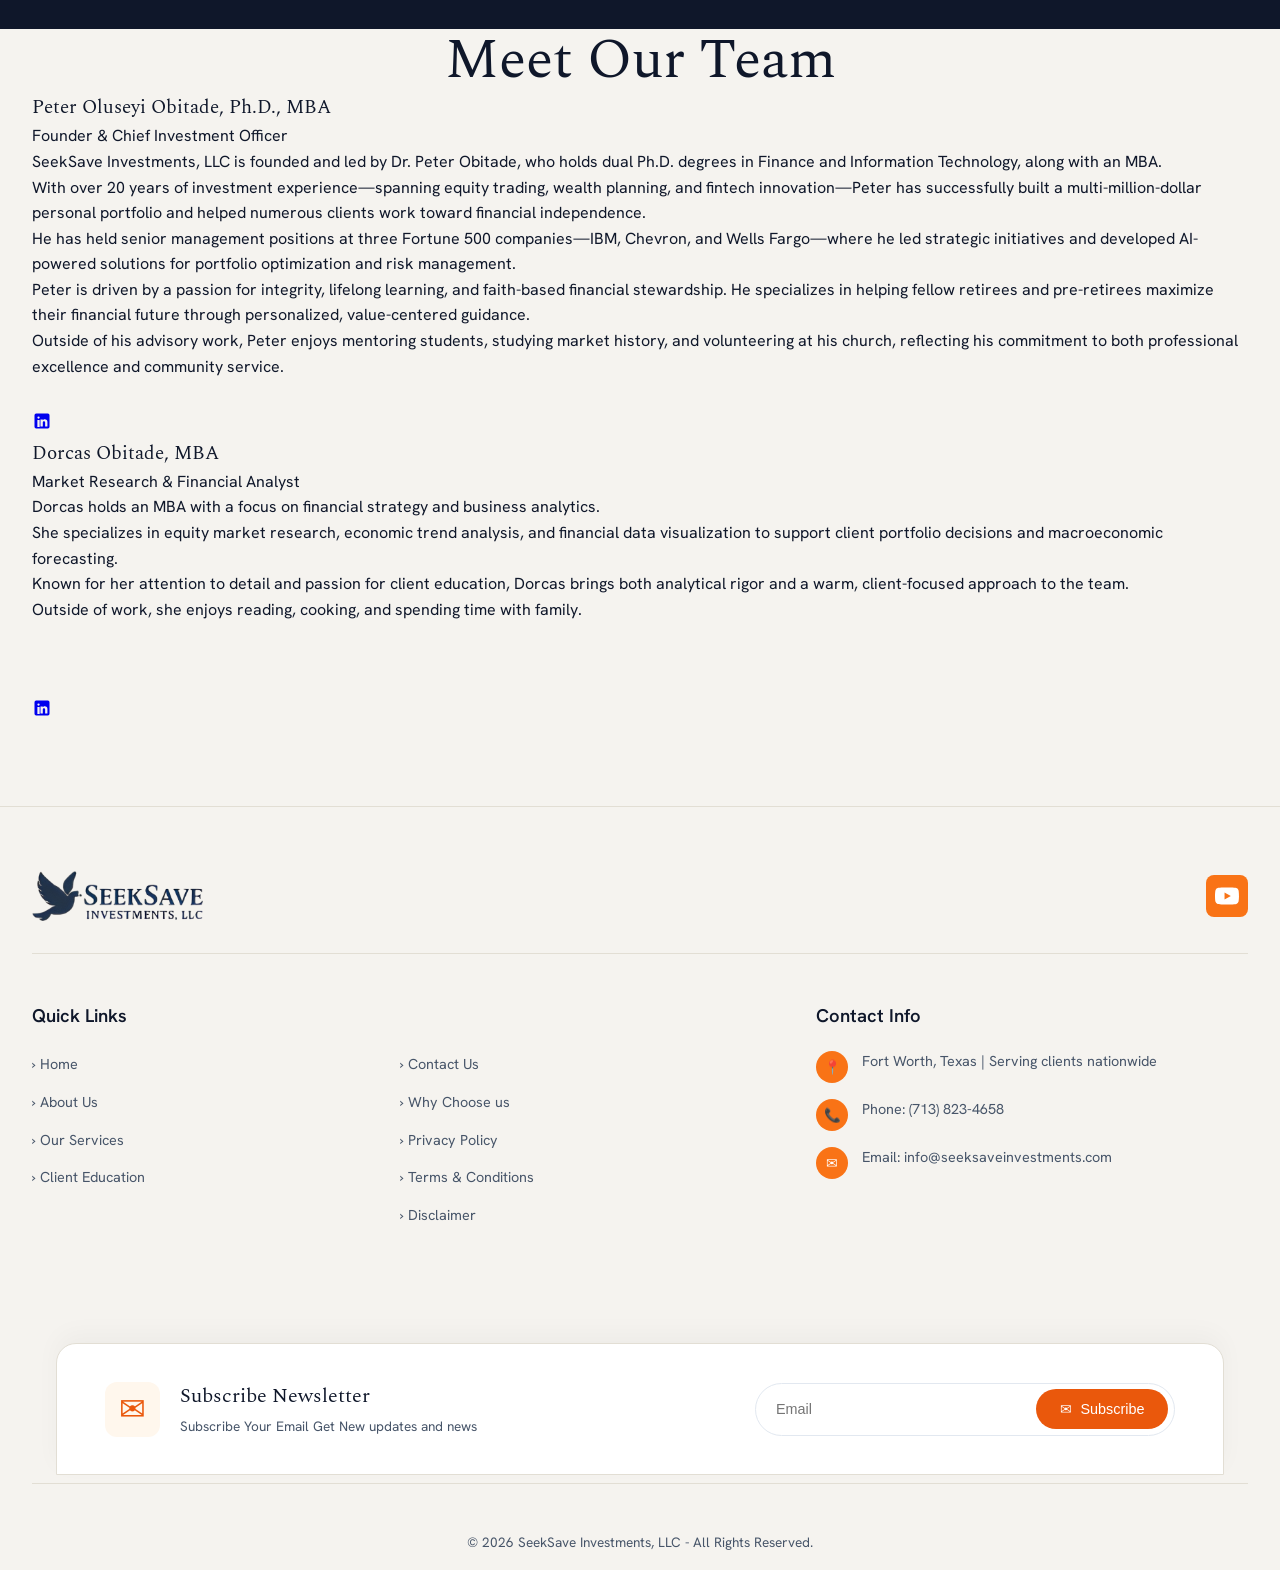
==== commit 05d7309b: "Add 'Meet Our Team' section to about-us.html" ====
--- a/about-us.html
+++ b/about-us.html
@@ -78,6 +78,12 @@
 
 
     <!-- Meet Our Team Section -->
+    <section class="cta-section">
+      <div class="cta-container">
+        <h2>Meet Our Team</h2>
+      </div>
+    </section>
+    
     <section class="team-section">
       <div class="team-header">
         <h1 style="font-family: 'Spectral', serif; font-size: 3.5rem; font-weight: 400; text-align: center; line-height: 1.15; margin: 0;">Meet Our Team</h1>
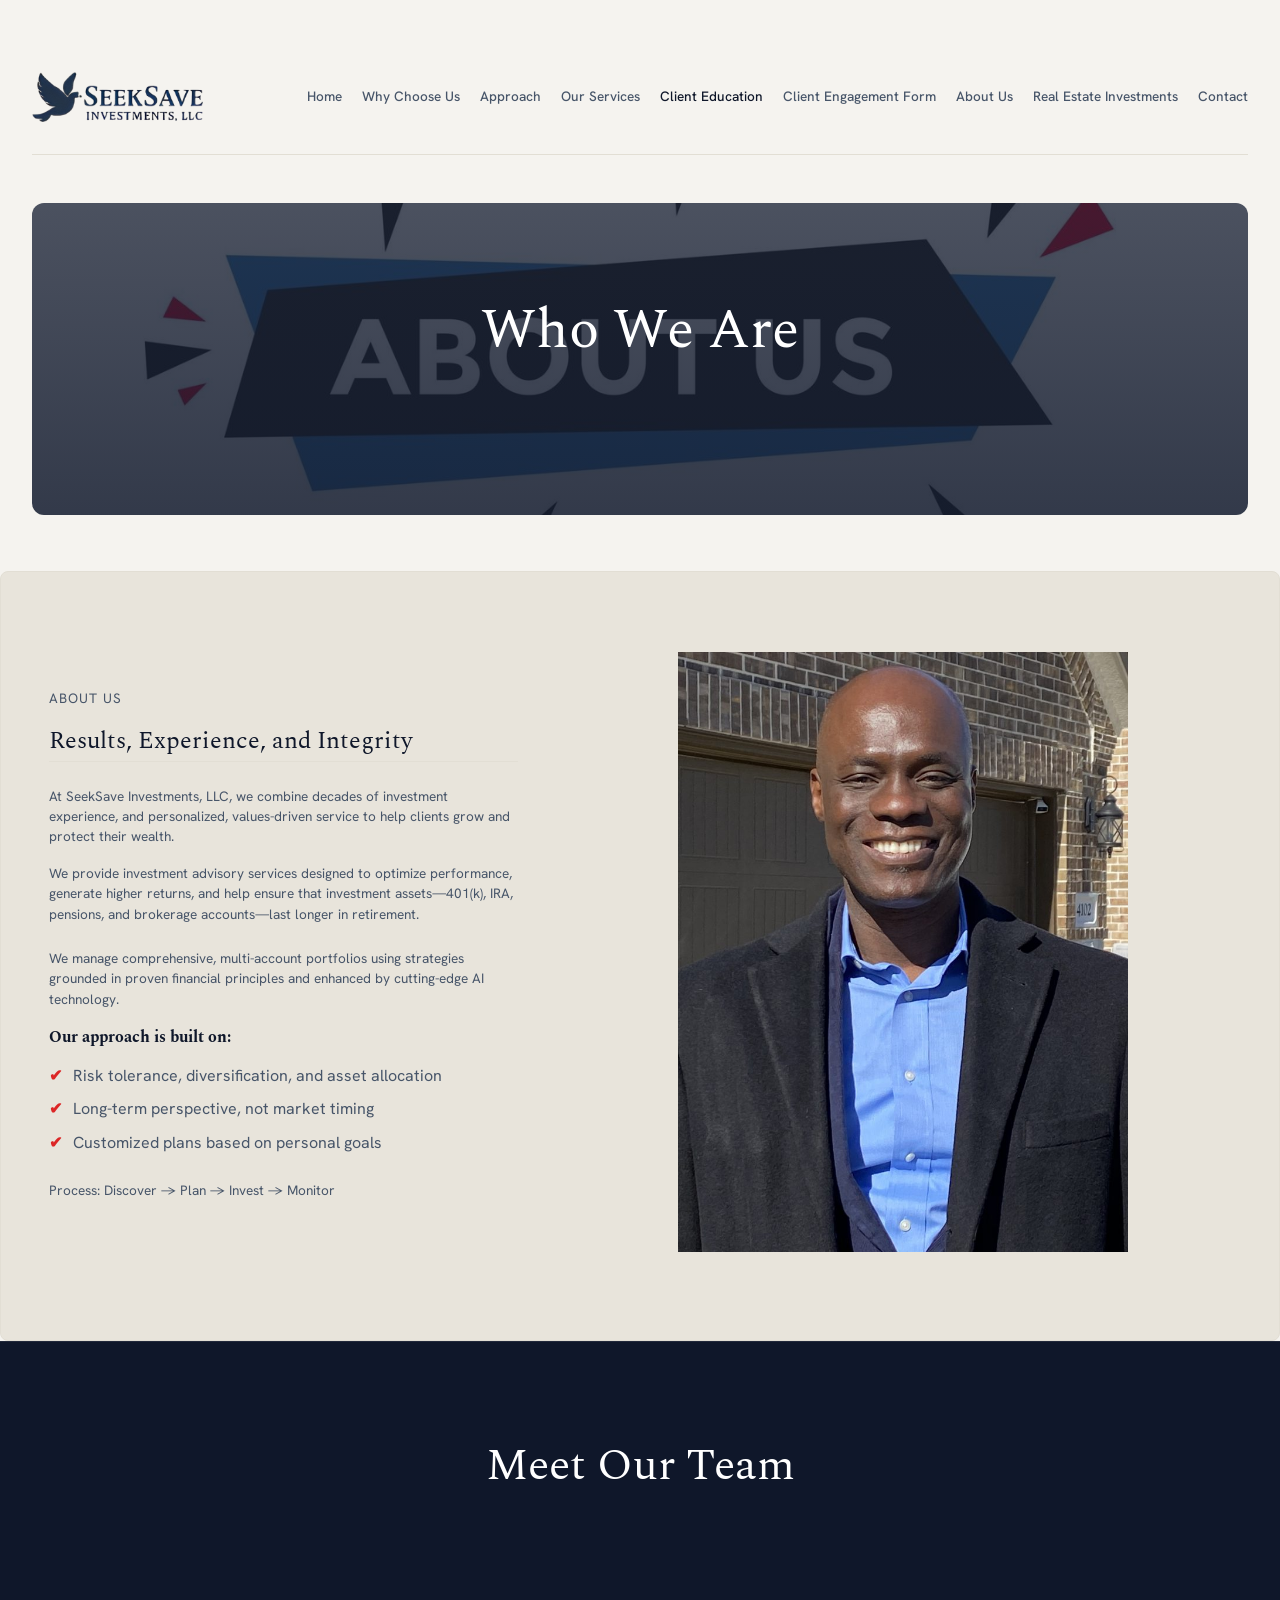
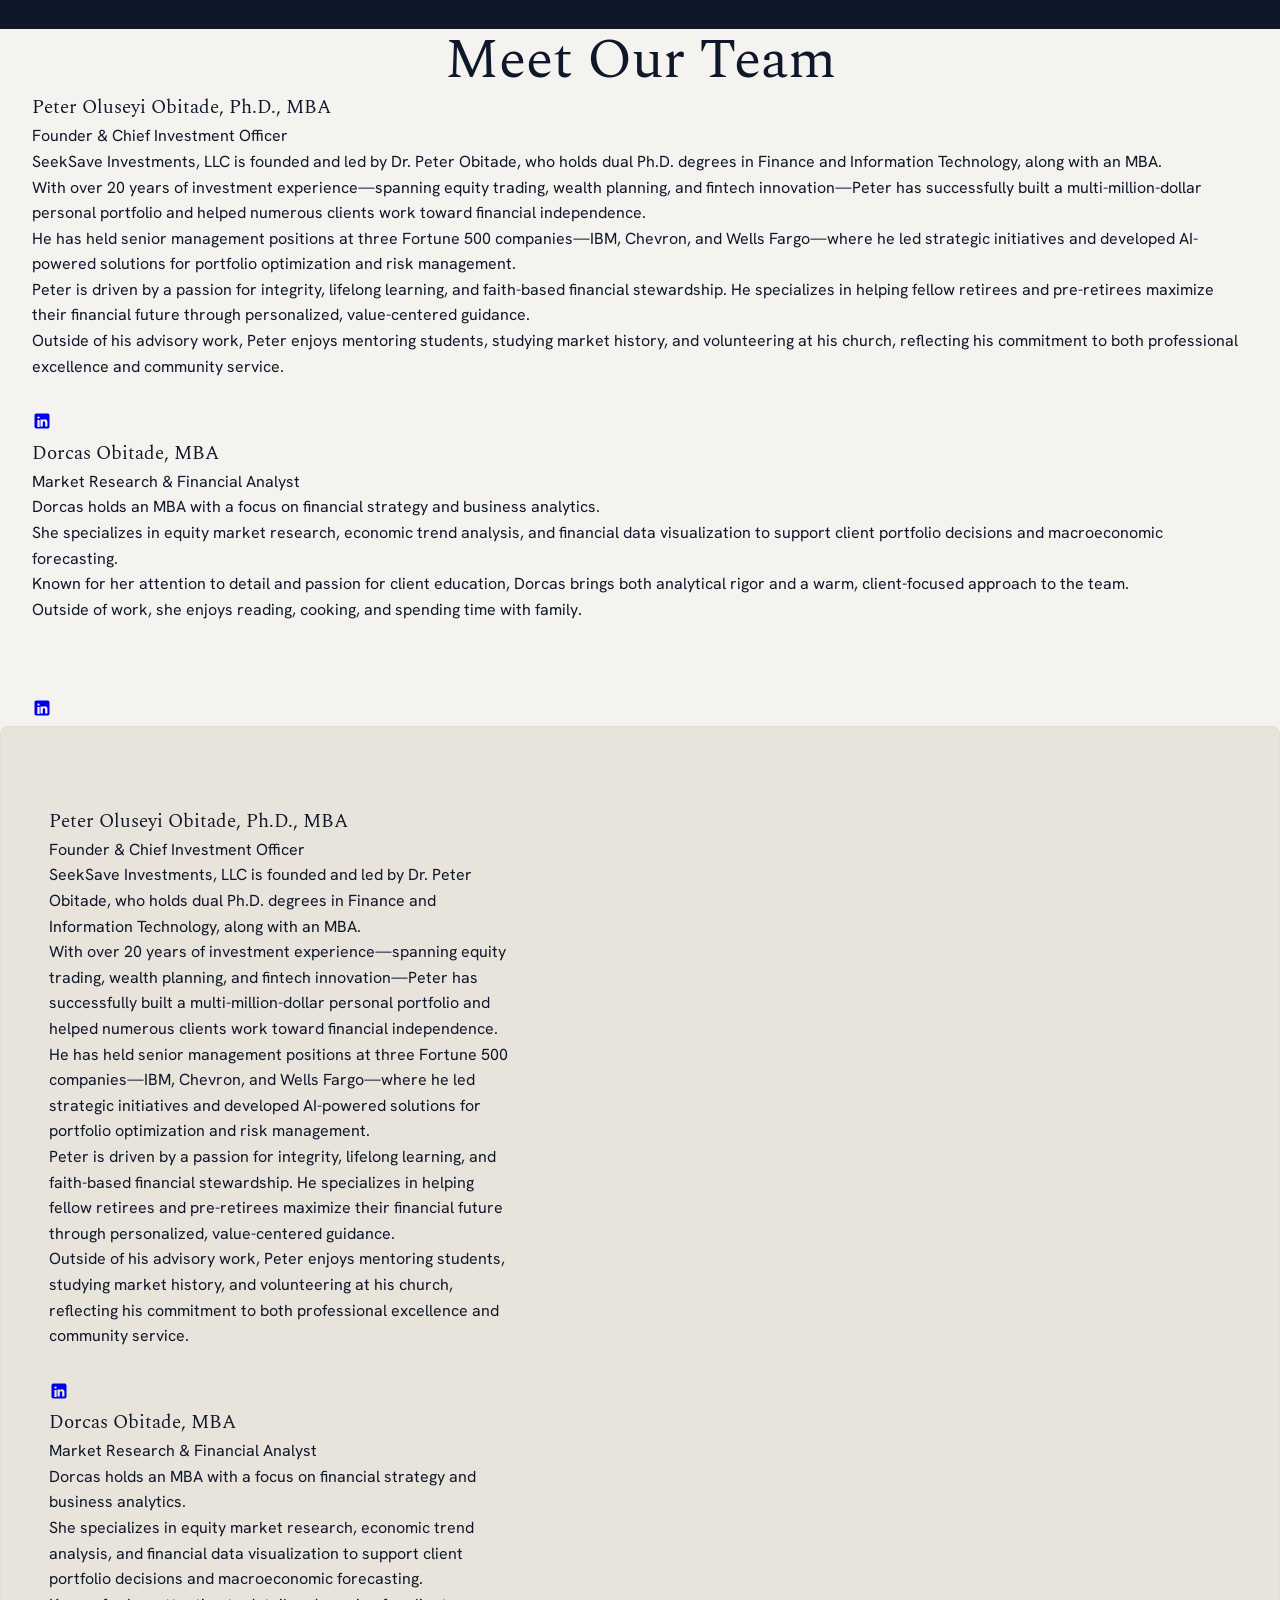
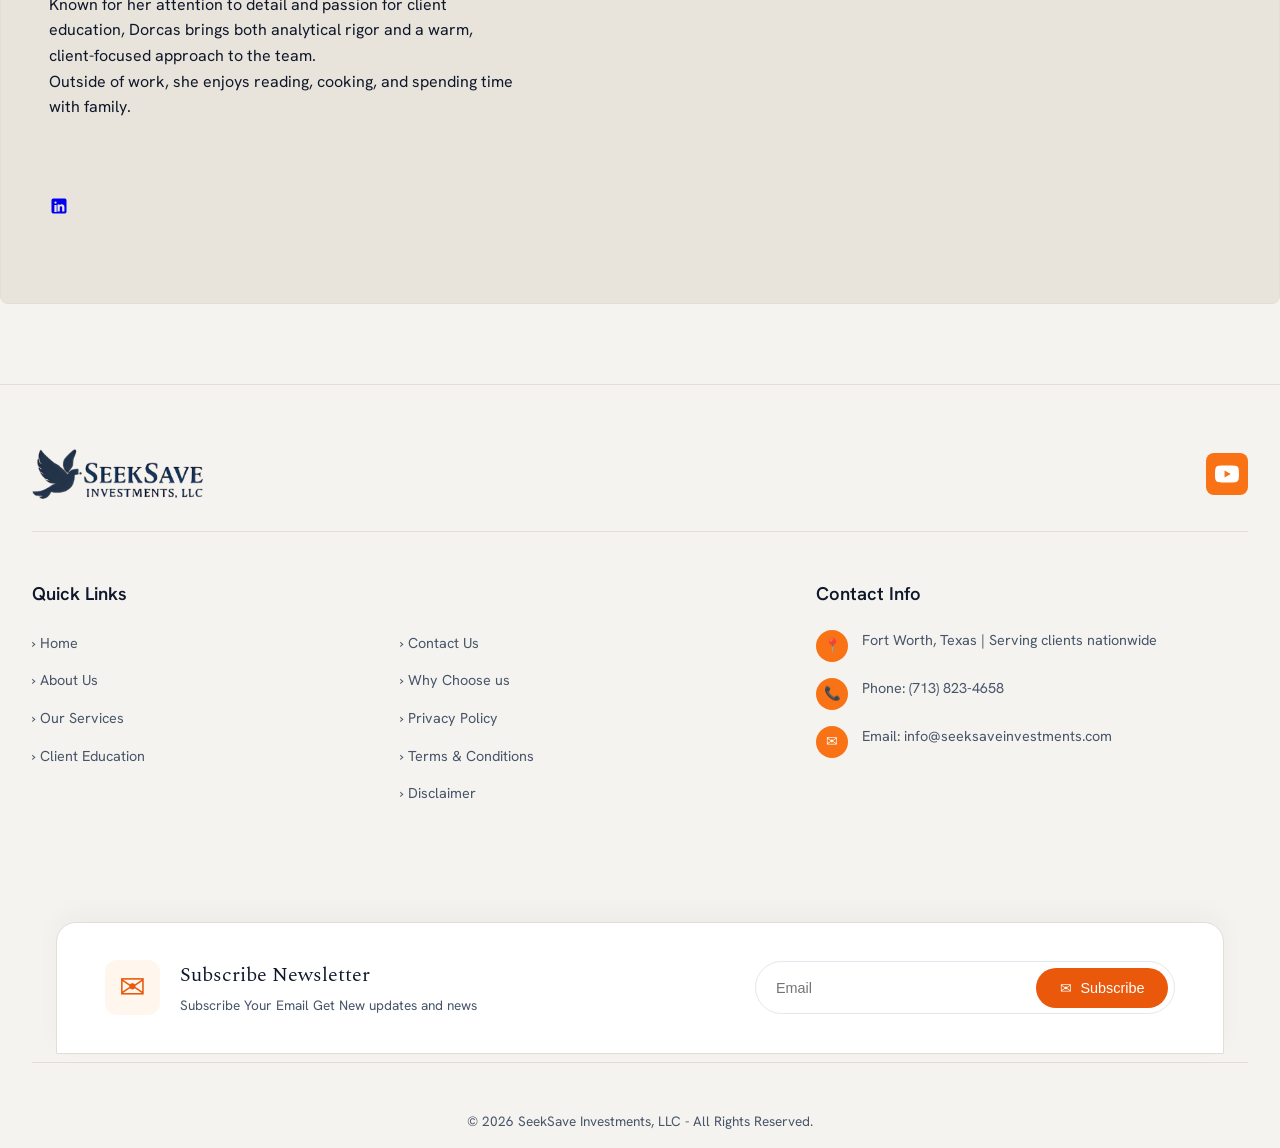
==== commit e6ccdcbf: "Add team member cards for Peter and Dorcas Obitade" ====
--- a/about-us.html
+++ b/about-us.html
@@ -139,6 +139,61 @@
 
       </div>
     </section>
+
+    <section class="full-screen-section highlight-section" style="border-top: 1px solid var(--border);">
+      <div class="full-screen-container">
+        <div class="split-content">
+        
+        <!-- Dr. Peter Oluseyi Obitade Card -->
+        <div class="team-card">
+          <h3>Peter Oluseyi Obitade, Ph.D., MBA</h3>
+          <div class="team-role">Founder & Chief Investment Officer</div>
+          
+          <p>SeekSave Investments, LLC is founded and led by Dr. Peter Obitade, who holds dual Ph.D. degrees in Finance and Information Technology, along with an MBA.</p>
+          
+          <p>With over 20 years of investment experience—spanning equity trading, wealth planning, and fintech innovation—Peter has successfully built a multi-million-dollar personal portfolio and helped numerous clients work toward financial independence.</p>
+          
+          <p>He has held senior management positions at three Fortune 500 companies—IBM, Chevron, and Wells Fargo—where he led strategic initiatives and developed AI-powered solutions for portfolio optimization and risk management.</p>
+          
+          <p>Peter is driven by a passion for integrity, lifelong learning, and faith-based financial stewardship. He specializes in helping fellow retirees and pre-retirees maximize their financial future through personalized, value-centered guidance.</p>
+          
+          <p style="margin-bottom: 2rem;">Outside of his advisory work, Peter enjoys mentoring students, studying market history, and volunteering at his church, reflecting his commitment to both professional excellence and community service.</p>
+          
+          <div>
+            <a href="https://www.linkedin.com" target="_blank" aria-label="LinkedIn" class="linkedin-btn">
+              <svg width="20" height="20" viewBox="0 0 24 24" fill="currentColor">
+                <path d="M19 3a2 2 0 0 1 2 2v14a2 2 0 0 1-2 2H5a2 2 0 0 1-2-2V5a2 2 0 0 1 2-2h14m-.5 15.5v-5.3a3.26 3.26 0 0 0-3.26-3.26c-.85 0-1.84.52-2.28 1.3v-1.11h-2.79v8.37h2.79v-4.93c0-.77.62-1.4 1.39-1.4a1.4 1.4 0 0 1 1.4 1.4v4.93h2.75M6.46 10.9v8.37H9.2v-8.37H6.46M7.83 6.46a1.38 1.38 0 0 0-1.38 1.38 1.38 1.38 0 0 0 1.38 1.38 1.38 1.38 0 0 0 1.38-1.38 1.38 1.38 0 0 0-1.38-1.38Z"/>
+              </svg>
+            </a>
+          </div>
+        </div>
+
+        <!-- Dorcas Obitade Card -->
+        <div class="team-card">
+          <h3>Dorcas Obitade, MBA</h3>
+          <div class="team-role">Market Research & Financial Analyst</div>
+          
+          <p>Dorcas holds an MBA with a focus on financial strategy and business analytics.</p>
+          
+          <p>She specializes in equity market research, economic trend analysis, and financial data visualization to support client portfolio decisions and macroeconomic forecasting.</p>
+          
+          <p>Known for her attention to detail and passion for client education, Dorcas brings both analytical rigor and a warm, client-focused approach to the team.</p>
+          
+          <p style="margin-bottom: 4.75rem;">Outside of work, she enjoys reading, cooking, and spending time with family.</p>
+          
+          <div>
+            <a href="https://www.linkedin.com" target="_blank" aria-label="LinkedIn" class="linkedin-btn">
+              <svg width="20" height="20" viewBox="0 0 24 24" fill="currentColor">
+                <path d="M19 3a2 2 0 0 1 2 2v14a2 2 0 0 1-2 2H5a2 2 0 0 1-2-2V5a2 2 0 0 1 2-2h14m-.5 15.5v-5.3a3.26 3.26 0 0 0-3.26-3.26c-.85 0-1.84.52-2.28 1.3v-1.11h-2.79v8.37h2.79v-4.93c0-.77.62-1.4 1.39-1.4a1.4 1.4 0 0 1 1.4 1.4v4.93h2.75M6.46 10.9v8.37H9.2v-8.37H6.46M7.83 6.46a1.38 1.38 0 0 0-1.38 1.38 1.38 1.38 0 0 0 1.38 1.38 1.38 1.38 0 0 0 1.38-1.38 1.38 1.38 0 0 0-1.38-1.38Z"/>
+              </svg>
+            </a>
+          </div>
+        </div>
+
+      </div>
+      </div>
+    </section>
+
 
     
   </main>
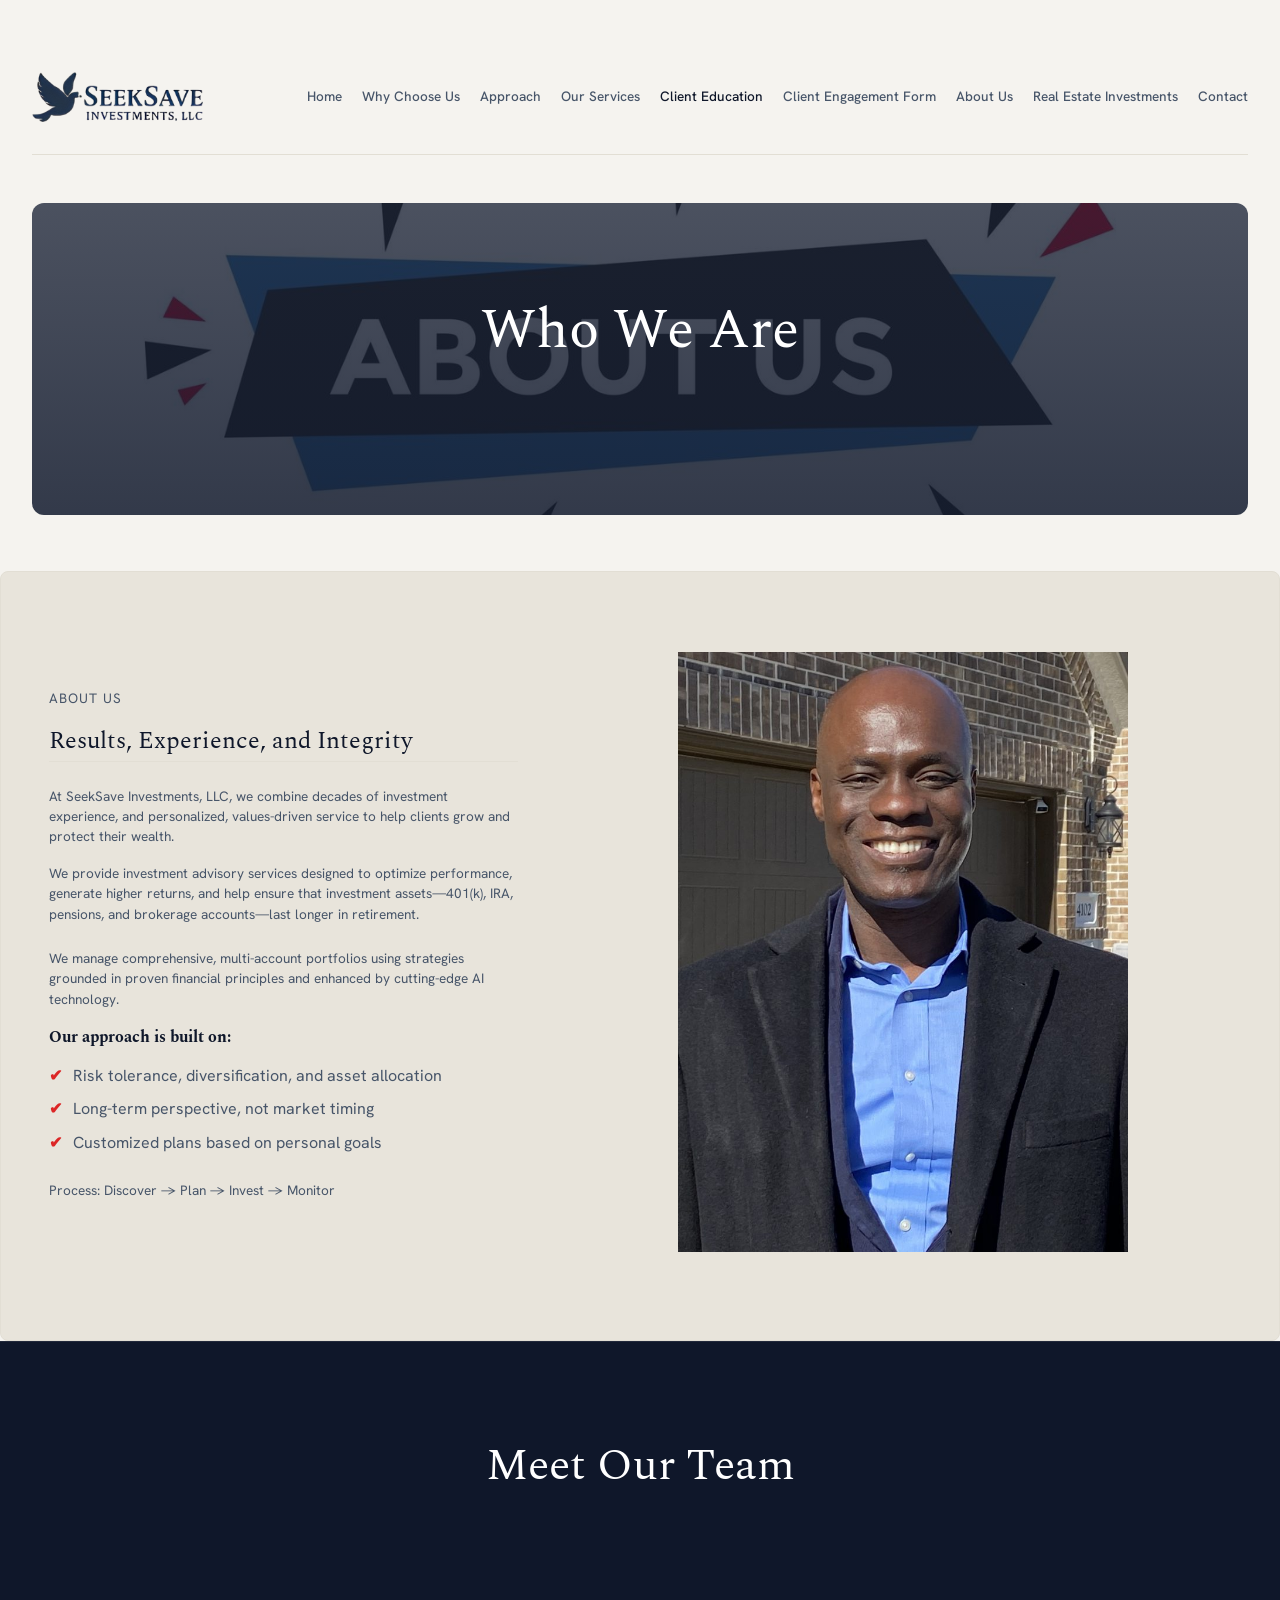
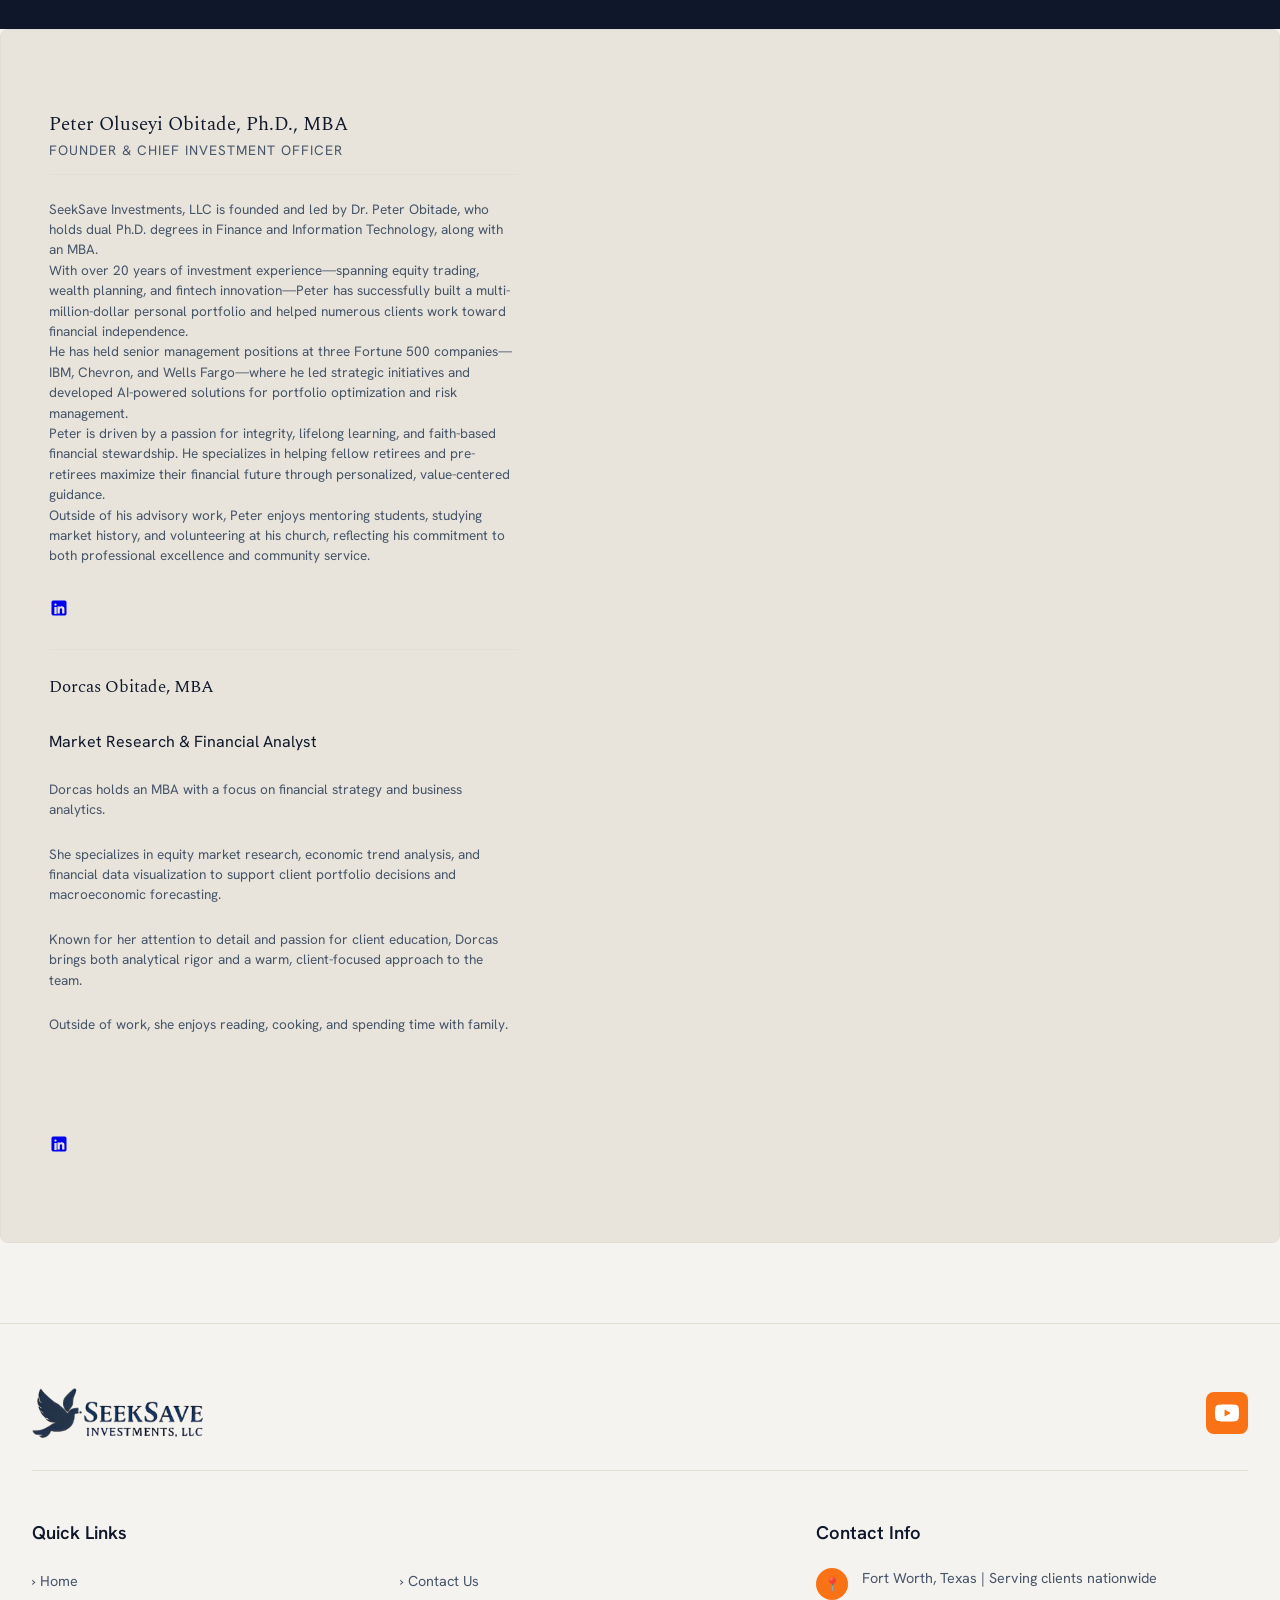
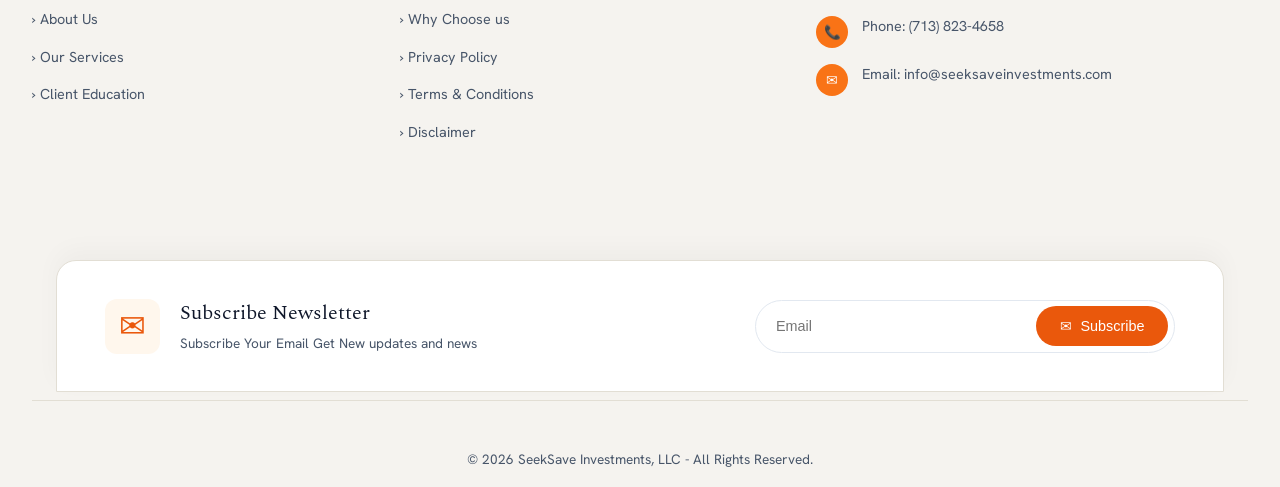
==== commit 2b85c400: "Refactor team member cards in about-us.html Updated team member cards for Dr. Peter Oluseyi Obitade " ====
--- a/about-us.html
+++ b/about-us.html
@@ -84,111 +84,57 @@
       </div>
     </section>
     
-    <section class="team-section">
-      <div class="team-header">
-        <h1 style="font-family: 'Spectral', serif; font-size: 3.5rem; font-weight: 400; text-align: center; line-height: 1.15; margin: 0;">Meet Our Team</h1>
-      </div>
-
-      <div class="team-grid">
-        
-        <!-- Dr. Peter Oluseyi Obitade Card -->
-        <div class="team-card">
-          <h3>Peter Oluseyi Obitade, Ph.D., MBA</h3>
-          <div class="team-role">Founder & Chief Investment Officer</div>
-          
-          <p>SeekSave Investments, LLC is founded and led by Dr. Peter Obitade, who holds dual Ph.D. degrees in Finance and Information Technology, along with an MBA.</p>
-          
-          <p>With over 20 years of investment experience—spanning equity trading, wealth planning, and fintech innovation—Peter has successfully built a multi-million-dollar personal portfolio and helped numerous clients work toward financial independence.</p>
-          
-          <p>He has held senior management positions at three Fortune 500 companies—IBM, Chevron, and Wells Fargo—where he led strategic initiatives and developed AI-powered solutions for portfolio optimization and risk management.</p>
-          
-          <p>Peter is driven by a passion for integrity, lifelong learning, and faith-based financial stewardship. He specializes in helping fellow retirees and pre-retirees maximize their financial future through personalized, value-centered guidance.</p>
-          
-          <p style="margin-bottom: 2rem;">Outside of his advisory work, Peter enjoys mentoring students, studying market history, and volunteering at his church, reflecting his commitment to both professional excellence and community service.</p>
-          
-          <div>
-            <a href="https://www.linkedin.com" target="_blank" aria-label="LinkedIn" class="linkedin-btn">
-              <svg width="20" height="20" viewBox="0 0 24 24" fill="currentColor">
-                <path d="M19 3a2 2 0 0 1 2 2v14a2 2 0 0 1-2 2H5a2 2 0 0 1-2-2V5a2 2 0 0 1 2-2h14m-.5 15.5v-5.3a3.26 3.26 0 0 0-3.26-3.26c-.85 0-1.84.52-2.28 1.3v-1.11h-2.79v8.37h2.79v-4.93c0-.77.62-1.4 1.39-1.4a1.4 1.4 0 0 1 1.4 1.4v4.93h2.75M6.46 10.9v8.37H9.2v-8.37H6.46M7.83 6.46a1.38 1.38 0 0 0-1.38 1.38 1.38 1.38 0 0 0 1.38 1.38 1.38 1.38 0 0 0 1.38-1.38 1.38 1.38 0 0 0-1.38-1.38Z"/>
-              </svg>
-            </a>
-          </div>
-        </div>
-
-        <!-- Dorcas Obitade Card -->
-        <div class="team-card">
-          <h3>Dorcas Obitade, MBA</h3>
-          <div class="team-role">Market Research & Financial Analyst</div>
-          
-          <p>Dorcas holds an MBA with a focus on financial strategy and business analytics.</p>
-          
-          <p>She specializes in equity market research, economic trend analysis, and financial data visualization to support client portfolio decisions and macroeconomic forecasting.</p>
-          
-          <p>Known for her attention to detail and passion for client education, Dorcas brings both analytical rigor and a warm, client-focused approach to the team.</p>
-          
-          <p style="margin-bottom: 4.75rem;">Outside of work, she enjoys reading, cooking, and spending time with family.</p>
-          
-          <div>
-            <a href="https://www.linkedin.com" target="_blank" aria-label="LinkedIn" class="linkedin-btn">
-              <svg width="20" height="20" viewBox="0 0 24 24" fill="currentColor">
-                <path d="M19 3a2 2 0 0 1 2 2v14a2 2 0 0 1-2 2H5a2 2 0 0 1-2-2V5a2 2 0 0 1 2-2h14m-.5 15.5v-5.3a3.26 3.26 0 0 0-3.26-3.26c-.85 0-1.84.52-2.28 1.3v-1.11h-2.79v8.37h2.79v-4.93c0-.77.62-1.4 1.39-1.4a1.4 1.4 0 0 1 1.4 1.4v4.93h2.75M6.46 10.9v8.37H9.2v-8.37H6.46M7.83 6.46a1.38 1.38 0 0 0-1.38 1.38 1.38 1.38 0 0 0 1.38 1.38 1.38 1.38 0 0 0 1.38-1.38 1.38 1.38 0 0 0-1.38-1.38Z"/>
-              </svg>
-            </a>
-          </div>
-        </div>
-
-      </div>
-    </section>
-
     <section class="full-screen-section highlight-section" style="border-top: 1px solid var(--border);">
       <div class="full-screen-container">
         <div class="split-content">
         
         <!-- Dr. Peter Oluseyi Obitade Card -->
-        <div class="team-card">
           <h3>Peter Oluseyi Obitade, Ph.D., MBA</h3>
-          <div class="team-role">Founder & Chief Investment Officer</div>
-          
-          <p>SeekSave Investments, LLC is founded and led by Dr. Peter Obitade, who holds dual Ph.D. degrees in Finance and Information Technology, along with an MBA.</p>
-          
-          <p>With over 20 years of investment experience—spanning equity trading, wealth planning, and fintech innovation—Peter has successfully built a multi-million-dollar personal portfolio and helped numerous clients work toward financial independence.</p>
-          
-          <p>He has held senior management positions at three Fortune 500 companies—IBM, Chevron, and Wells Fargo—where he led strategic initiatives and developed AI-powered solutions for portfolio optimization and risk management.</p>
-          
-          <p>Peter is driven by a passion for integrity, lifelong learning, and faith-based financial stewardship. He specializes in helping fellow retirees and pre-retirees maximize their financial future through personalized, value-centered guidance.</p>
-          
-          <p style="margin-bottom: 2rem;">Outside of his advisory work, Peter enjoys mentoring students, studying market history, and volunteering at his church, reflecting his commitment to both professional excellence and community service.</p>
-          
-          <div>
-            <a href="https://www.linkedin.com" target="_blank" aria-label="LinkedIn" class="linkedin-btn">
-              <svg width="20" height="20" viewBox="0 0 24 24" fill="currentColor">
-                <path d="M19 3a2 2 0 0 1 2 2v14a2 2 0 0 1-2 2H5a2 2 0 0 1-2-2V5a2 2 0 0 1 2-2h14m-.5 15.5v-5.3a3.26 3.26 0 0 0-3.26-3.26c-.85 0-1.84.52-2.28 1.3v-1.11h-2.79v8.37h2.79v-4.93c0-.77.62-1.4 1.39-1.4a1.4 1.4 0 0 1 1.4 1.4v4.93h2.75M6.46 10.9v8.37H9.2v-8.37H6.46M7.83 6.46a1.38 1.38 0 0 0-1.38 1.38 1.38 1.38 0 0 0 1.38 1.38 1.38 1.38 0 0 0 1.38-1.38 1.38 1.38 0 0 0-1.38-1.38Z"/>
-              </svg>
-            </a>
+          <span class="section-eyebrow">Founder & Chief Investment Officer</span>
+
+          <div class="split-stats service-grid" style="display: grid; grid-template-columns: 1fr; gap: 1.5rem;">
+            <div>
+            
+              <p>SeekSave Investments, LLC is founded and led by Dr. Peter Obitade, who holds dual Ph.D. degrees in Finance and Information Technology, along with an MBA.</p>
+              
+              <p>With over 20 years of investment experience—spanning equity trading, wealth planning, and fintech innovation—Peter has successfully built a multi-million-dollar personal portfolio and helped numerous clients work toward financial independence.</p>
+              
+              <p>He has held senior management positions at three Fortune 500 companies—IBM, Chevron, and Wells Fargo—where he led strategic initiatives and developed AI-powered solutions for portfolio optimization and risk management.</p>
+              
+              <p>Peter is driven by a passion for integrity, lifelong learning, and faith-based financial stewardship. He specializes in helping fellow retirees and pre-retirees maximize their financial future through personalized, value-centered guidance.</p>
+              
+              <p style="margin-bottom: 2rem;">Outside of his advisory work, Peter enjoys mentoring students, studying market history, and volunteering at his church, reflecting his commitment to both professional excellence and community service.</p>
+              
+            <div>
+              <a href="https://www.linkedin.com" target="_blank" aria-label="LinkedIn" class="linkedin-btn">
+                <svg width="20" height="20" viewBox="0 0 24 24" fill="currentColor">
+                  <path d="M19 3a2 2 0 0 1 2 2v14a2 2 0 0 1-2 2H5a2 2 0 0 1-2-2V5a2 2 0 0 1 2-2h14m-.5 15.5v-5.3a3.26 3.26 0 0 0-3.26-3.26c-.85 0-1.84.52-2.28 1.3v-1.11h-2.79v8.37h2.79v-4.93c0-.77.62-1.4 1.39-1.4a1.4 1.4 0 0 1 1.4 1.4v4.93h2.75M6.46 10.9v8.37H9.2v-8.37H6.46M7.83 6.46a1.38 1.38 0 0 0-1.38 1.38 1.38 1.38 0 0 0 1.38 1.38 1.38 1.38 0 0 0 1.38-1.38 1.38 1.38 0 0 0-1.38-1.38Z"/>
+                </svg>
+              </a>
+            </div>
           </div>
-        </div>
-
-        <!-- Dorcas Obitade Card -->
-        <div class="team-card">
-          <h3>Dorcas Obitade, MBA</h3>
-          <div class="team-role">Market Research & Financial Analyst</div>
-          
-          <p>Dorcas holds an MBA with a focus on financial strategy and business analytics.</p>
-          
-          <p>She specializes in equity market research, economic trend analysis, and financial data visualization to support client portfolio decisions and macroeconomic forecasting.</p>
-          
-          <p>Known for her attention to detail and passion for client education, Dorcas brings both analytical rigor and a warm, client-focused approach to the team.</p>
-          
-          <p style="margin-bottom: 4.75rem;">Outside of work, she enjoys reading, cooking, and spending time with family.</p>
-          
-          <div>
-            <a href="https://www.linkedin.com" target="_blank" aria-label="LinkedIn" class="linkedin-btn">
-              <svg width="20" height="20" viewBox="0 0 24 24" fill="currentColor">
-                <path d="M19 3a2 2 0 0 1 2 2v14a2 2 0 0 1-2 2H5a2 2 0 0 1-2-2V5a2 2 0 0 1 2-2h14m-.5 15.5v-5.3a3.26 3.26 0 0 0-3.26-3.26c-.85 0-1.84.52-2.28 1.3v-1.11h-2.79v8.37h2.79v-4.93c0-.77.62-1.4 1.39-1.4a1.4 1.4 0 0 1 1.4 1.4v4.93h2.75M6.46 10.9v8.37H9.2v-8.37H6.46M7.83 6.46a1.38 1.38 0 0 0-1.38 1.38 1.38 1.38 0 0 0 1.38 1.38 1.38 1.38 0 0 0 1.38-1.38 1.38 1.38 0 0 0-1.38-1.38Z"/>
-              </svg>
-            </a>
+  
+          <!-- Dorcas Obitade Card -->
+        <div class="split-stats service-grid" style="display: grid; grid-template-columns: 1fr; gap: 1.5rem;">
+            <h3>Dorcas Obitade, MBA</h3>
+            <div class="team-role">Market Research & Financial Analyst</div>
+            
+            <p>Dorcas holds an MBA with a focus on financial strategy and business analytics.</p>
+            
+            <p>She specializes in equity market research, economic trend analysis, and financial data visualization to support client portfolio decisions and macroeconomic forecasting.</p>
+            
+            <p>Known for her attention to detail and passion for client education, Dorcas brings both analytical rigor and a warm, client-focused approach to the team.</p>
+            
+            <p style="margin-bottom: 4.75rem;">Outside of work, she enjoys reading, cooking, and spending time with family.</p>
+            
+            <div>
+              <a href="https://www.linkedin.com" target="_blank" aria-label="LinkedIn" class="linkedin-btn">
+                <svg width="20" height="20" viewBox="0 0 24 24" fill="currentColor">
+                  <path d="M19 3a2 2 0 0 1 2 2v14a2 2 0 0 1-2 2H5a2 2 0 0 1-2-2V5a2 2 0 0 1 2-2h14m-.5 15.5v-5.3a3.26 3.26 0 0 0-3.26-3.26c-.85 0-1.84.52-2.28 1.3v-1.11h-2.79v8.37h2.79v-4.93c0-.77.62-1.4 1.39-1.4a1.4 1.4 0 0 1 1.4 1.4v4.93h2.75M6.46 10.9v8.37H9.2v-8.37H6.46M7.83 6.46a1.38 1.38 0 0 0-1.38 1.38 1.38 1.38 0 0 0 1.38 1.38 1.38 1.38 0 0 0 1.38-1.38 1.38 1.38 0 0 0-1.38-1.38Z"/>
+                </svg>
+              </a>
+            </div>
           </div>
-        </div>
 
       </div>
       </div>
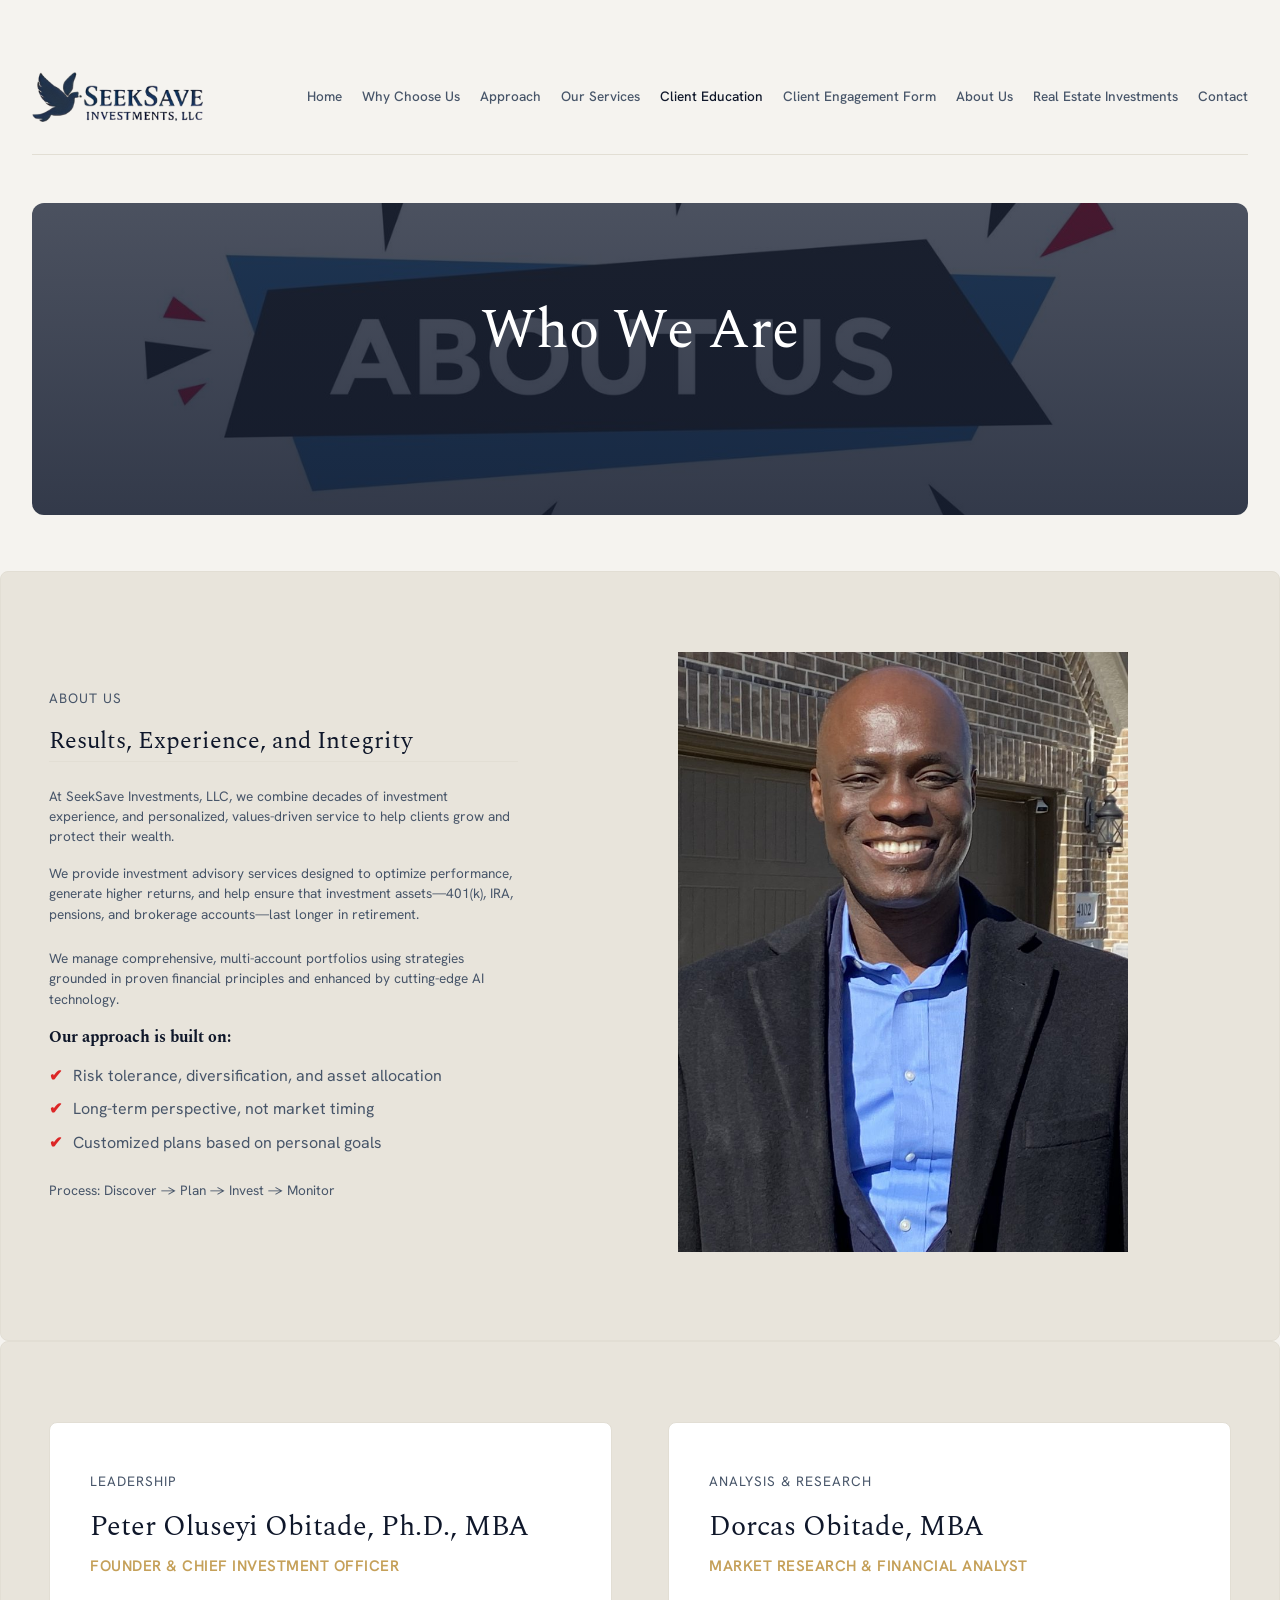
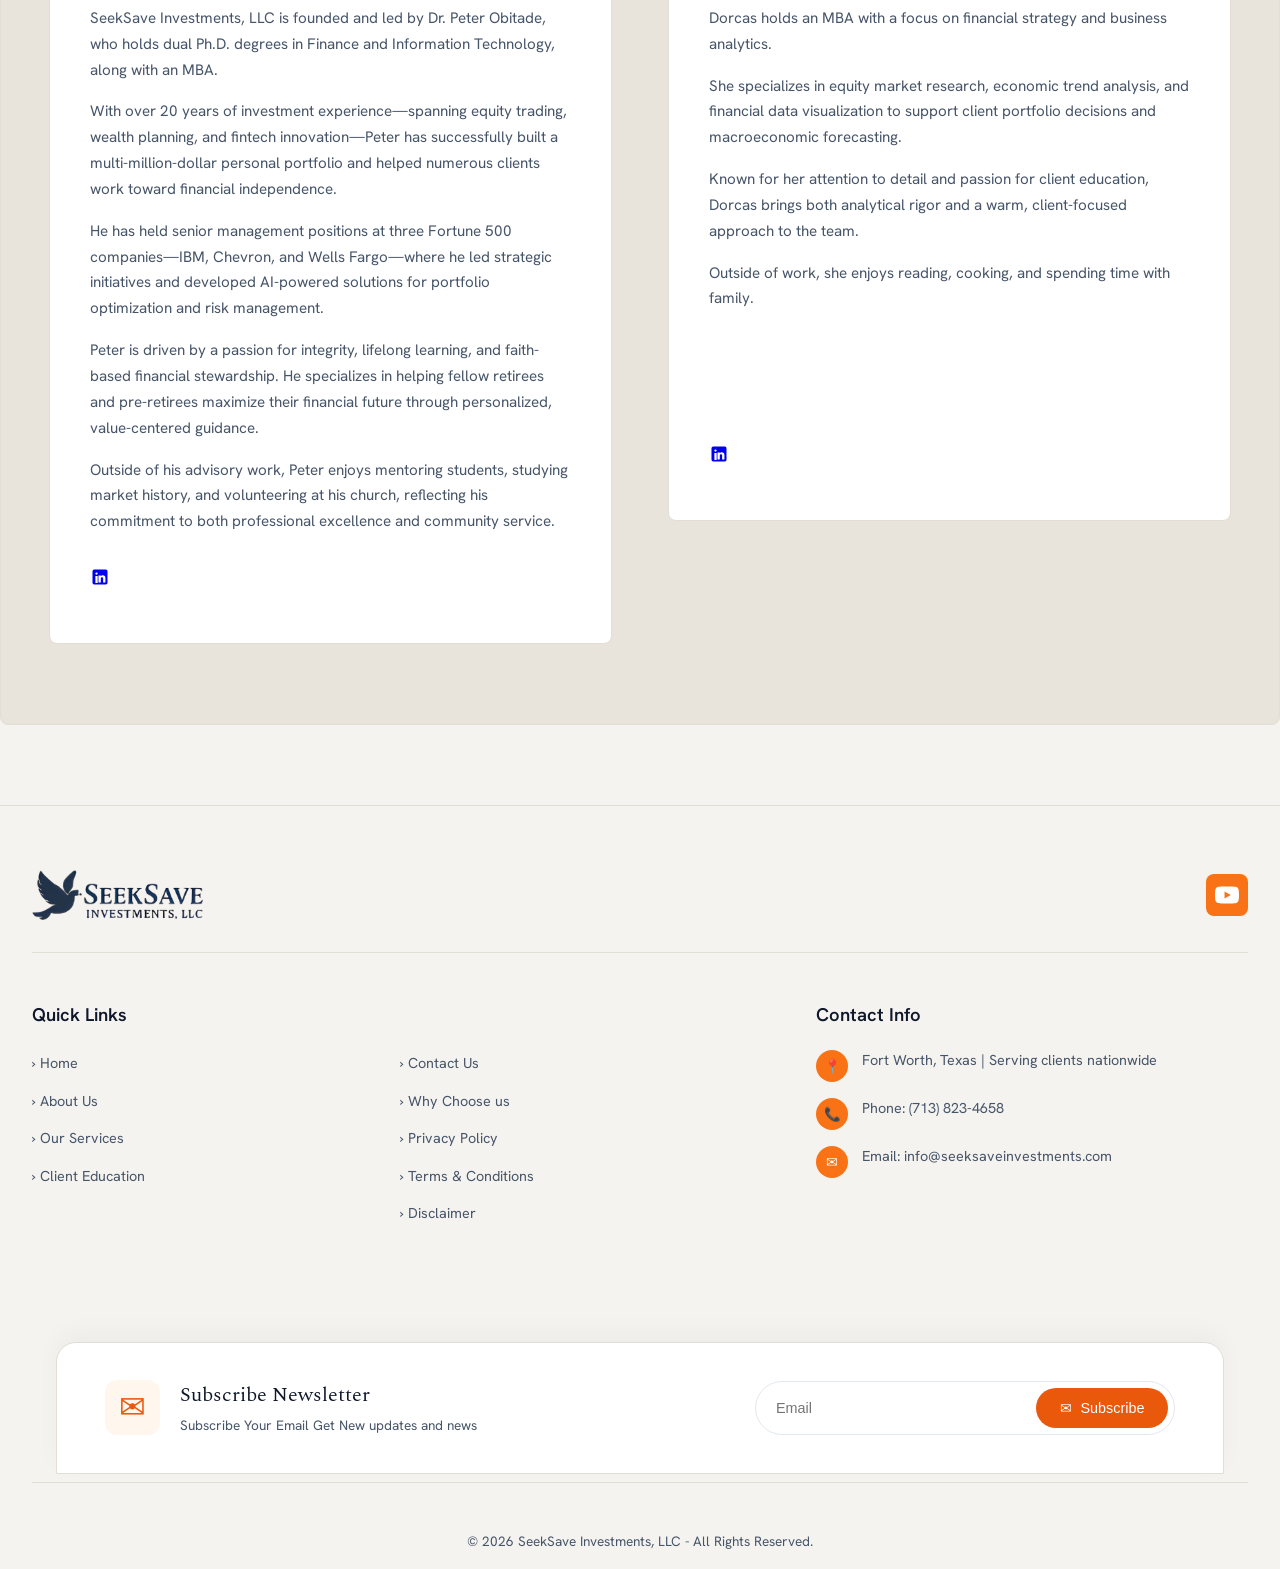
==== commit ee85f8a6: "Refactor Meet Our Team section layout and content" ====
--- a/about-us.html
+++ b/about-us.html
@@ -77,69 +77,57 @@
     </section>
 
 
-    <!-- Meet Our Team Section -->
-    <section class="cta-section">
-      <div class="cta-container">
-        <h2>Meet Our Team</h2>
+    <!-- Meet Our Team Section (Matching Section 1 Full-Screen Split Layout) -->
+    <section class="full-screen-section highlight-section" style="border-top: 1px solid var(--border);">
+      <div class="full-screen-container" style="grid-template-columns: 1fr 1fr; gap: 3.5rem; align-items: start;">
+        
+        <!-- Column 1: Dr. Peter Obitade -->
+        <div class="split-content" style="background: var(--surface); padding: 3rem 2.5rem; border-radius: 8px; border: 1px solid var(--border); box-sizing: border-box;">
+          <span class="section-eyebrow">Leadership</span>
+          <h2 style="font-size: 1.75rem; margin-bottom: 0.25rem;">Peter Oluseyi Obitade, Ph.D., MBA</h2>
+          <p style="color: var(--accent); font-weight: 600; font-size: 0.95rem; margin-bottom: 1.75rem; text-transform: uppercase; letter-spacing: 0.5px;">Founder & Chief Investment Officer</p>
+          
+          <div style="display: flex; flex-direction: column; gap: 1rem; color: var(--muted); font-size: 0.95rem; line-height: 1.7;">
+            <p>SeekSave Investments, LLC is founded and led by Dr. Peter Obitade, who holds dual Ph.D. degrees in Finance and Information Technology, along with an MBA.</p>
+            <p>With over 20 years of investment experience—spanning equity trading, wealth planning, and fintech innovation—Peter has successfully built a multi-million-dollar personal portfolio and helped numerous clients work toward financial independence.</p>
+            <p>He has held senior management positions at three Fortune 500 companies—IBM, Chevron, and Wells Fargo—where he led strategic initiatives and developed AI-powered solutions for portfolio optimization and risk management.</p>
+            <p>Peter is driven by a passion for integrity, lifelong learning, and faith-based financial stewardship. He specializes in helping fellow retirees and pre-retirees maximize their financial future through personalized, value-centered guidance.</p>
+            <p>Outside of his advisory work, Peter enjoys mentoring students, studying market history, and volunteering at his church, reflecting his commitment to both professional excellence and community service.</p>
+          </div>
+
+          <div style="margin-top: 2rem;">
+            <a href="https://www.linkedin.com" target="_blank" aria-label="LinkedIn" class="linkedin-btn">
+              <svg width="20" height="20" viewBox="0 0 24 24" fill="currentColor">
+                <path d="M19 3a2 2 0 0 1 2 2v14a2 2 0 0 1-2 2H5a2 2 0 0 1-2-2V5a2 2 0 0 1 2-2h14m-.5 15.5v-5.3a3.26 3.26 0 0 0-3.26-3.26c-.85 0-1.84.52-2.28 1.3v-1.11h-2.79v8.37h2.79v-4.93c0-.77.62-1.4 1.39-1.4a1.4 1.4 0 0 1 1.4 1.4v4.93h2.75M6.46 10.9v8.37H9.2v-8.37H6.46M7.83 6.46a1.38 1.38 0 0 0-1.38 1.38 1.38 1.38 0 0 0 1.38 1.38 1.38 1.38 0 0 0 1.38-1.38 1.38 1.38 0 0 0-1.38-1.38Z"/>
+              </svg>
+            </a>
+          </div>
+        </div>
+
+        <!-- Column 2: Dorcas Obitade -->
+        <div class="split-content" style="background: var(--surface); padding: 3rem 2.5rem; border-radius: 8px; border: 1px solid var(--border); box-sizing: border-box;">
+          <span class="section-eyebrow">Analysis & Research</span>
+          <h2 style="font-size: 1.75rem; margin-bottom: 0.25rem;">Dorcas Obitade, MBA</h2>
+          <p style="color: var(--accent); font-weight: 600; font-size: 0.95rem; margin-bottom: 1.75rem; text-transform: uppercase; letter-spacing: 0.5px;">Market Research & Financial Analyst</p>
+          
+          <div style="display: flex; flex-direction: column; gap: 1rem; color: var(--muted); font-size: 0.95rem; line-height: 1.7;">
+            <p>Dorcas holds an MBA with a focus on financial strategy and business analytics.</p>
+            <p>She specializes in equity market research, economic trend analysis, and financial data visualization to support client portfolio decisions and macroeconomic forecasting.</p>
+            <p>Known for her attention to detail and passion for client education, Dorcas brings both analytical rigor and a warm, client-focused approach to the team.</p>
+            <p style="margin-bottom: 6.25rem;">Outside of work, she enjoys reading, cooking, and spending time with family.</p>
+          </div>
+
+          <div style="margin-top: 2rem;">
+            <a href="https://www.linkedin.com" target="_blank" aria-label="LinkedIn" class="linkedin-btn">
+              <svg width="20" height="20" viewBox="0 0 24 24" fill="currentColor">
+                <path d="M19 3a2 2 0 0 1 2 2v14a2 2 0 0 1-2 2H5a2 2 0 0 1-2-2V5a2 2 0 0 1 2-2h14m-.5 15.5v-5.3a3.26 3.26 0 0 0-3.26-3.26c-.85 0-1.84.52-2.28 1.3v-1.11h-2.79v8.37h2.79v-4.93c0-.77.62-1.4 1.39-1.4a1.4 1.4 0 0 1 1.4 1.4v4.93h2.75M6.46 10.9v8.37H9.2v-8.37H6.46M7.83 6.46a1.38 1.38 0 0 0-1.38 1.38 1.38 1.38 0 0 0 1.38 1.38 1.38 1.38 0 0 0 1.38-1.38 1.38 1.38 0 0 0-1.38-1.38Z"/>
+              </svg>
+            </a>
+          </div>
+        </div>
+
       </div>
     </section>
-    
-    <section class="full-screen-section highlight-section" style="border-top: 1px solid var(--border);">
-      <div class="full-screen-container">
-        <div class="split-content">
-        
-        <!-- Dr. Peter Oluseyi Obitade Card -->
-          <h3>Peter Oluseyi Obitade, Ph.D., MBA</h3>
-          <span class="section-eyebrow">Founder & Chief Investment Officer</span>
-
-          <div class="split-stats service-grid" style="display: grid; grid-template-columns: 1fr; gap: 1.5rem;">
-            <div>
-            
-              <p>SeekSave Investments, LLC is founded and led by Dr. Peter Obitade, who holds dual Ph.D. degrees in Finance and Information Technology, along with an MBA.</p>
-              
-              <p>With over 20 years of investment experience—spanning equity trading, wealth planning, and fintech innovation—Peter has successfully built a multi-million-dollar personal portfolio and helped numerous clients work toward financial independence.</p>
-              
-              <p>He has held senior management positions at three Fortune 500 companies—IBM, Chevron, and Wells Fargo—where he led strategic initiatives and developed AI-powered solutions for portfolio optimization and risk management.</p>
-              
-              <p>Peter is driven by a passion for integrity, lifelong learning, and faith-based financial stewardship. He specializes in helping fellow retirees and pre-retirees maximize their financial future through personalized, value-centered guidance.</p>
-              
-              <p style="margin-bottom: 2rem;">Outside of his advisory work, Peter enjoys mentoring students, studying market history, and volunteering at his church, reflecting his commitment to both professional excellence and community service.</p>
-              
-            <div>
-              <a href="https://www.linkedin.com" target="_blank" aria-label="LinkedIn" class="linkedin-btn">
-                <svg width="20" height="20" viewBox="0 0 24 24" fill="currentColor">
-                  <path d="M19 3a2 2 0 0 1 2 2v14a2 2 0 0 1-2 2H5a2 2 0 0 1-2-2V5a2 2 0 0 1 2-2h14m-.5 15.5v-5.3a3.26 3.26 0 0 0-3.26-3.26c-.85 0-1.84.52-2.28 1.3v-1.11h-2.79v8.37h2.79v-4.93c0-.77.62-1.4 1.39-1.4a1.4 1.4 0 0 1 1.4 1.4v4.93h2.75M6.46 10.9v8.37H9.2v-8.37H6.46M7.83 6.46a1.38 1.38 0 0 0-1.38 1.38 1.38 1.38 0 0 0 1.38 1.38 1.38 1.38 0 0 0 1.38-1.38 1.38 1.38 0 0 0-1.38-1.38Z"/>
-                </svg>
-              </a>
-            </div>
-          </div>
-  
-          <!-- Dorcas Obitade Card -->
-        <div class="split-stats service-grid" style="display: grid; grid-template-columns: 1fr; gap: 1.5rem;">
-            <h3>Dorcas Obitade, MBA</h3>
-            <div class="team-role">Market Research & Financial Analyst</div>
-            
-            <p>Dorcas holds an MBA with a focus on financial strategy and business analytics.</p>
-            
-            <p>She specializes in equity market research, economic trend analysis, and financial data visualization to support client portfolio decisions and macroeconomic forecasting.</p>
-            
-            <p>Known for her attention to detail and passion for client education, Dorcas brings both analytical rigor and a warm, client-focused approach to the team.</p>
-            
-            <p style="margin-bottom: 4.75rem;">Outside of work, she enjoys reading, cooking, and spending time with family.</p>
-            
-            <div>
-              <a href="https://www.linkedin.com" target="_blank" aria-label="LinkedIn" class="linkedin-btn">
-                <svg width="20" height="20" viewBox="0 0 24 24" fill="currentColor">
-                  <path d="M19 3a2 2 0 0 1 2 2v14a2 2 0 0 1-2 2H5a2 2 0 0 1-2-2V5a2 2 0 0 1 2-2h14m-.5 15.5v-5.3a3.26 3.26 0 0 0-3.26-3.26c-.85 0-1.84.52-2.28 1.3v-1.11h-2.79v8.37h2.79v-4.93c0-.77.62-1.4 1.39-1.4a1.4 1.4 0 0 1 1.4 1.4v4.93h2.75M6.46 10.9v8.37H9.2v-8.37H6.46M7.83 6.46a1.38 1.38 0 0 0-1.38 1.38 1.38 1.38 0 0 0 1.38 1.38 1.38 1.38 0 0 0 1.38-1.38 1.38 1.38 0 0 0-1.38-1.38Z"/>
-                </svg>
-              </a>
-            </div>
-          </div>
-
-      </div>
-      </div>
-    </section>
-
 
     
   </main>
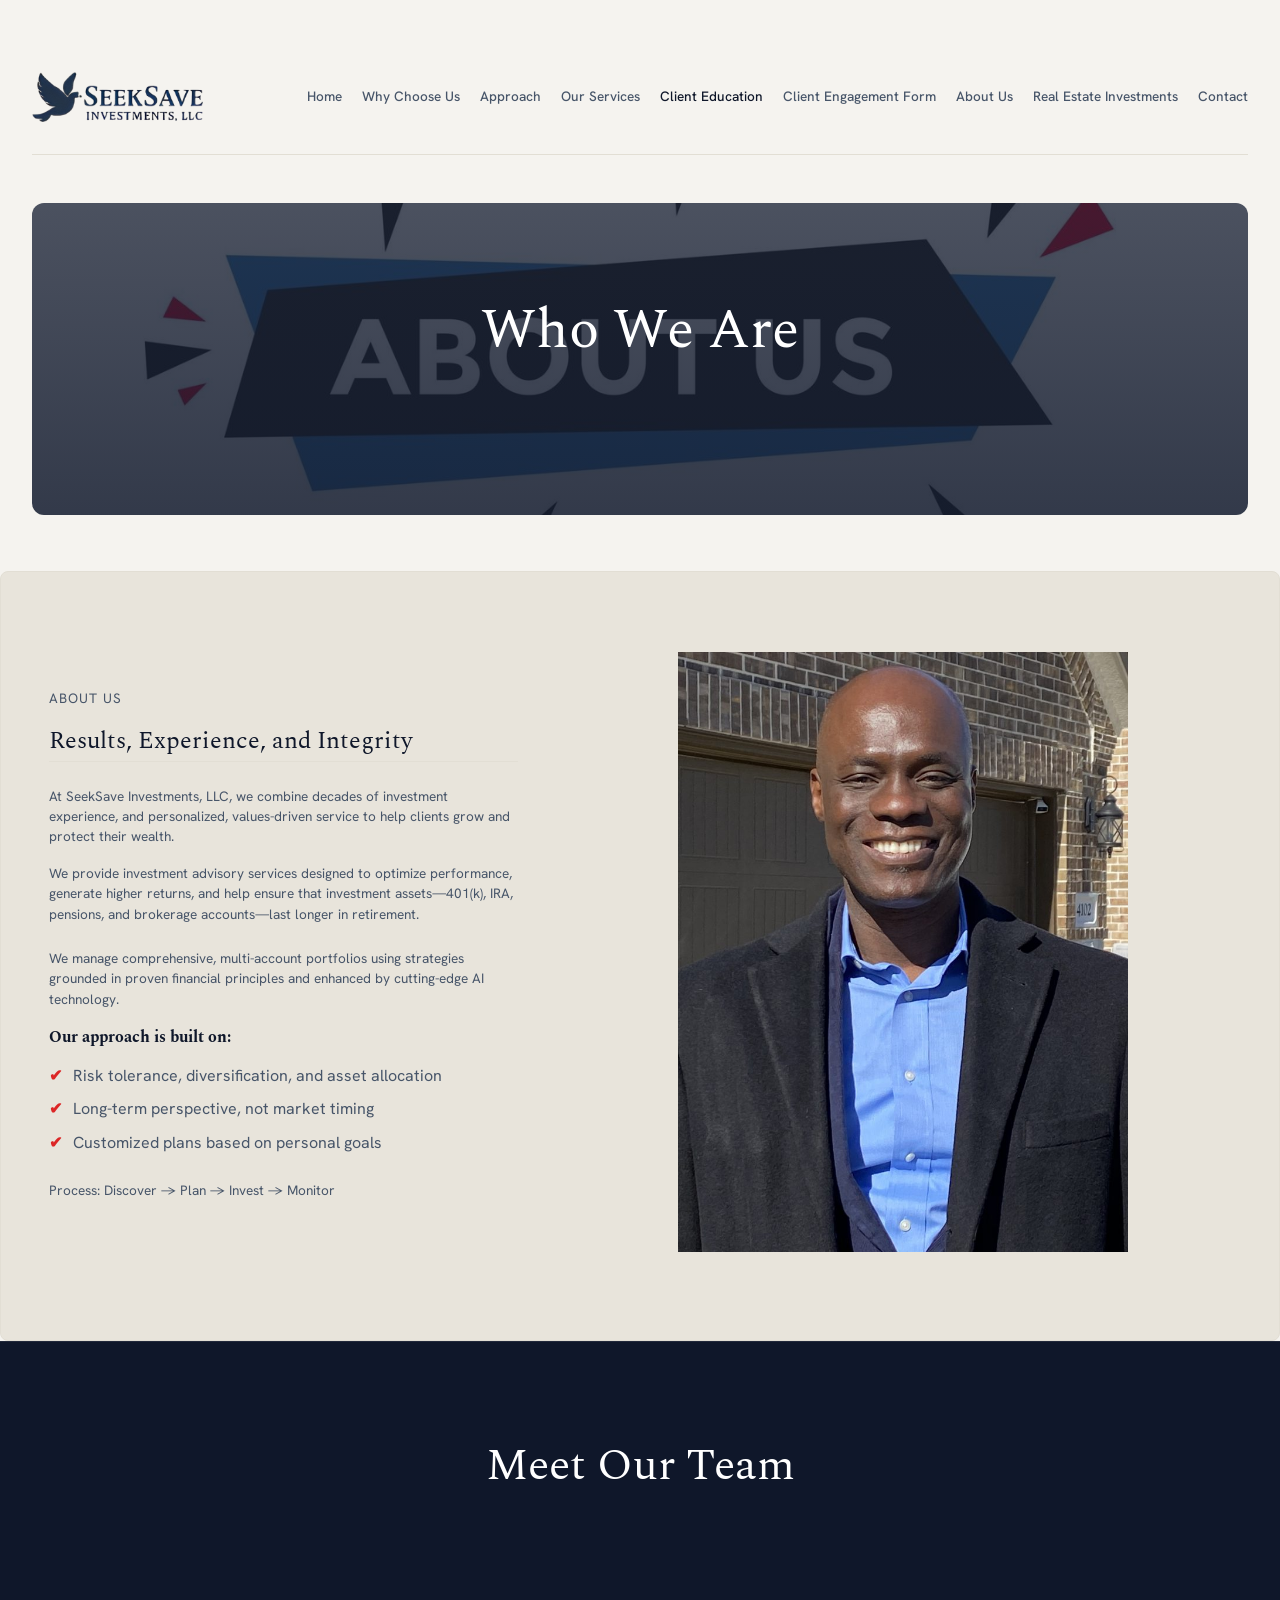
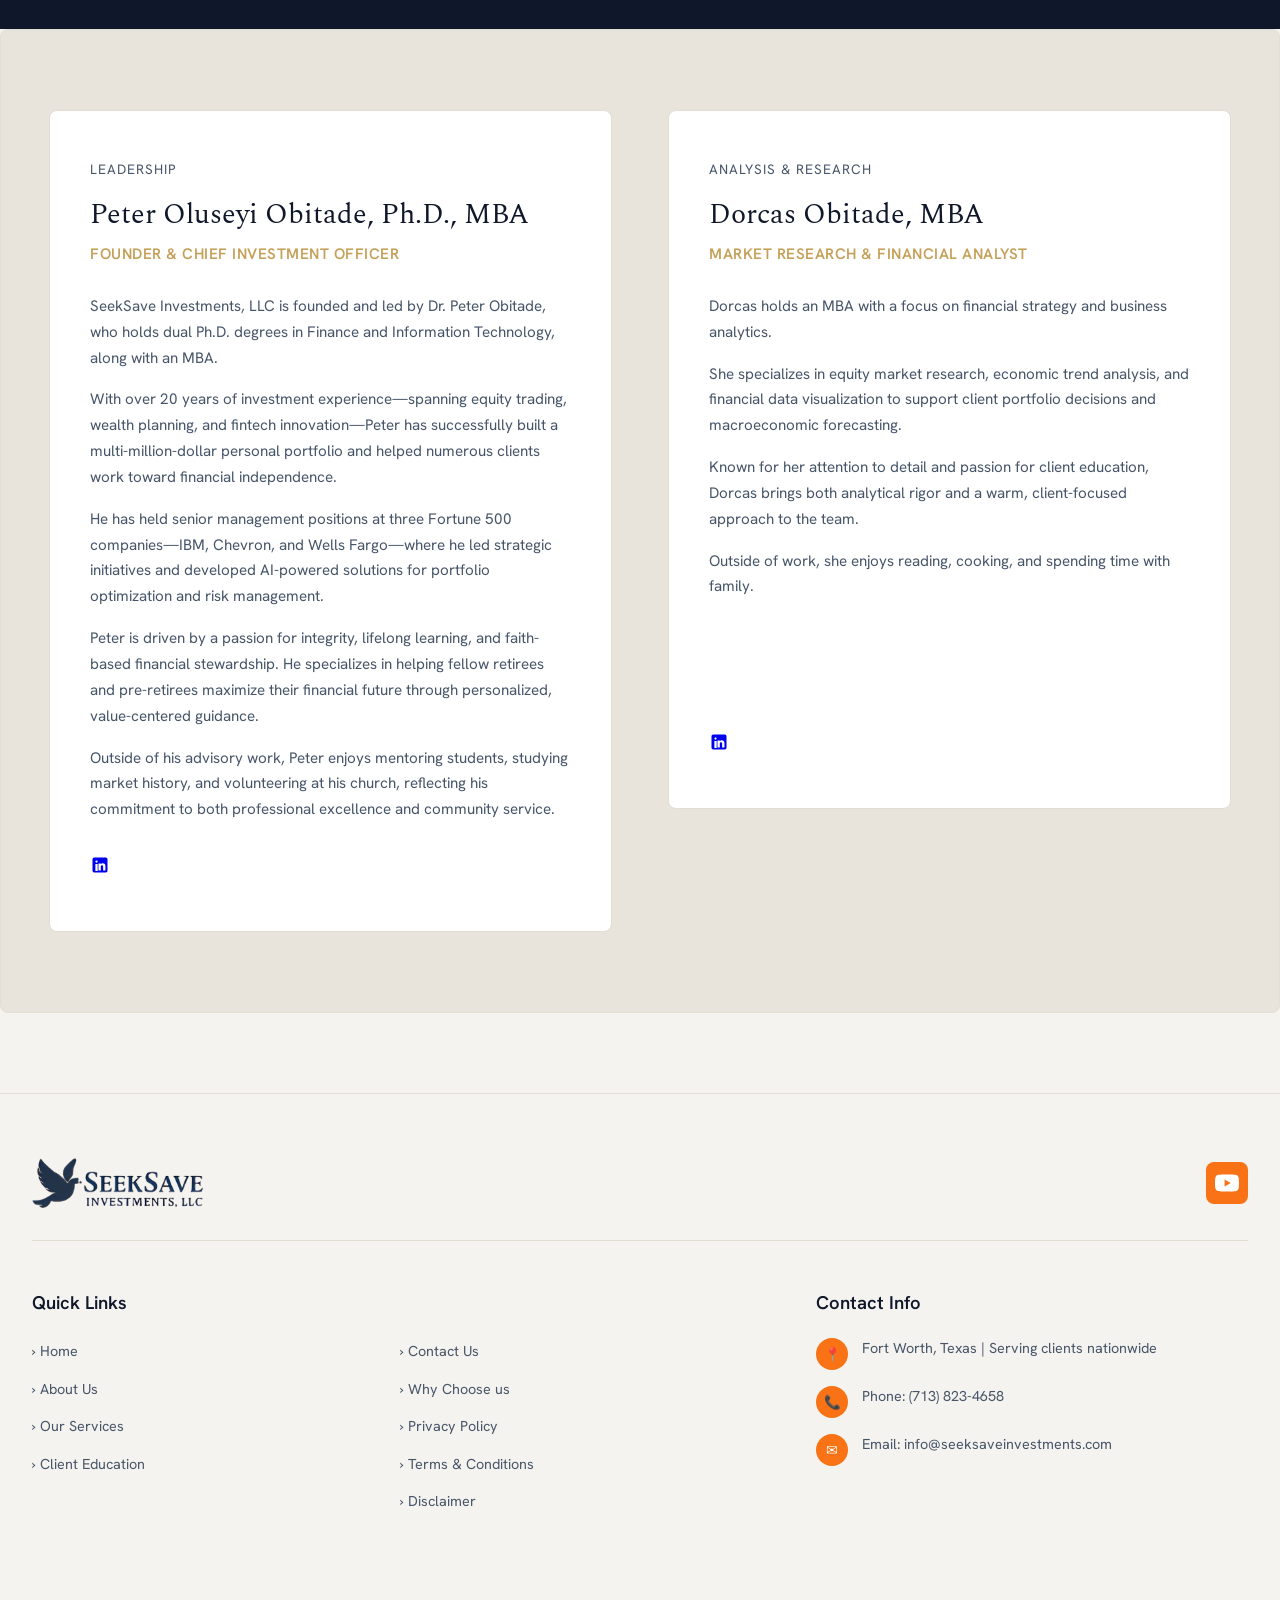
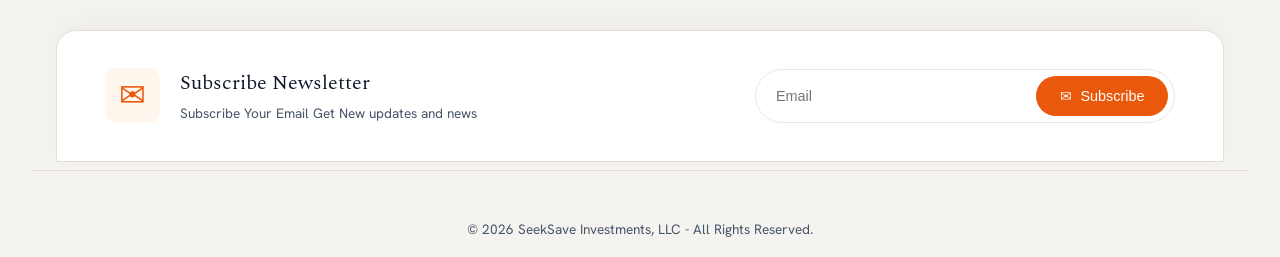
==== commit 28118240: "Add 'Meet Our Team' section to about-us.html" ====
--- a/about-us.html
+++ b/about-us.html
@@ -78,6 +78,16 @@
 
 
     <!-- Meet Our Team Section (Matching Section 1 Full-Screen Split Layout) -->
+    <section class="cta-section">
+
+      <div class="cta-container">
+
+        <h2>Meet Our Team</h2>
+
+      </div>
+
+    </section>
+    
     <section class="full-screen-section highlight-section" style="border-top: 1px solid var(--border);">
       <div class="full-screen-container" style="grid-template-columns: 1fr 1fr; gap: 3.5rem; align-items: start;">
         
